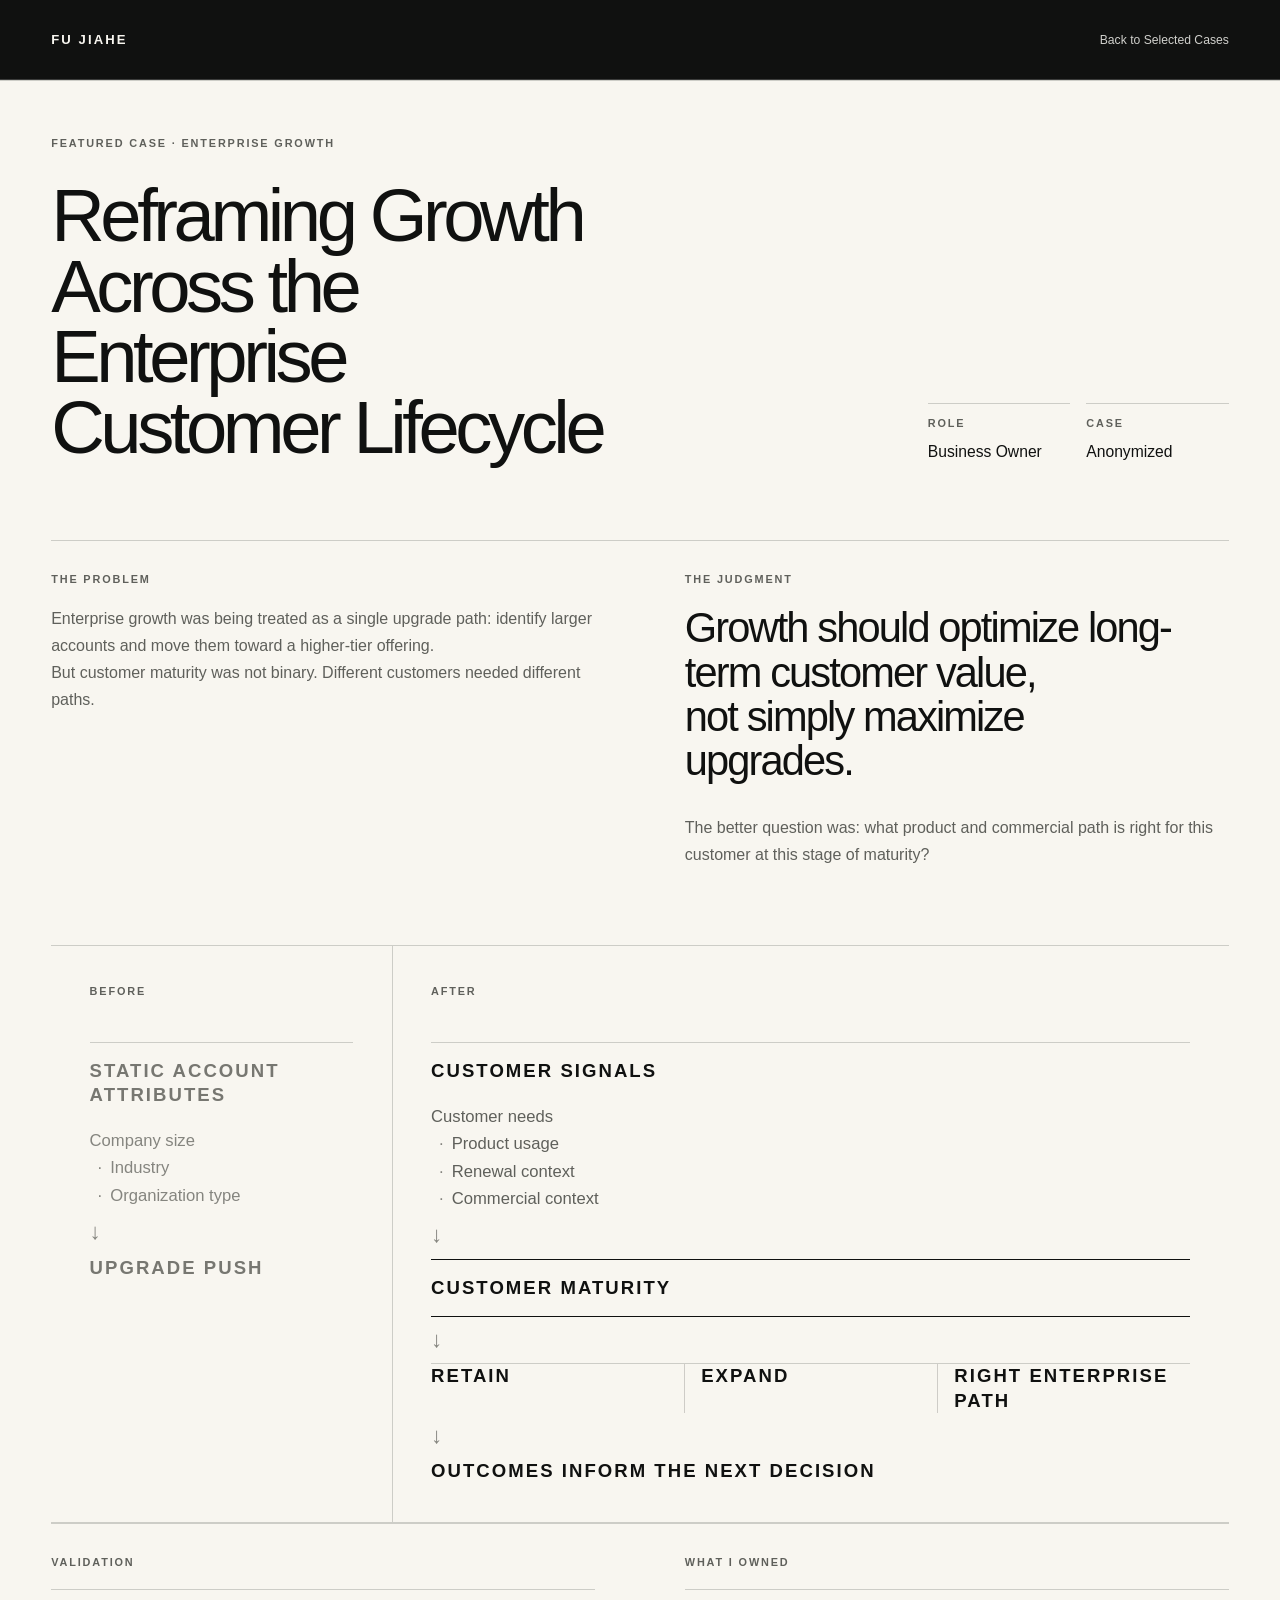
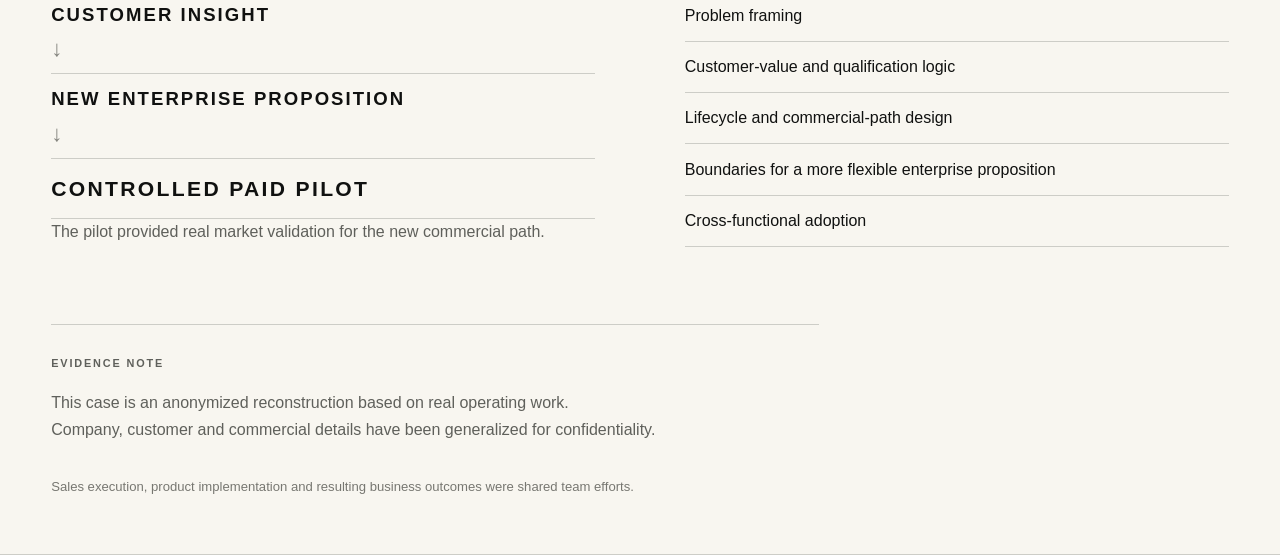
==== cases/enterprise-growth/index.html @ 756ed837 "Add enterprise growth proof layer" ====
<!doctype html>
<html lang="en">
<head>
  <meta charset="utf-8">
  <meta name="viewport" content="width=device-width, initial-scale=1">
  <title>Reframing Enterprise Customer Growth — Fu Jiahe</title>
  <meta name="description" content="An anonymized case detail on reframing enterprise customer growth around customer maturity, differentiated paths and a controlled paid pilot.">
  <link rel="canonical" href="https://fujiahe.me/cases/enterprise-growth/">
  <link rel="icon" href="../../favicon.svg" type="image/svg+xml">
  <meta property="og:type" content="article">
  <meta property="og:site_name" content="FU JIAHE">
  <meta property="og:locale" content="en_US">
  <meta property="og:url" content="https://fujiahe.me/cases/enterprise-growth/">
  <meta property="og:title" content="Reframing Enterprise Customer Growth — Fu Jiahe">
  <meta property="og:description" content="An anonymized case detail on reframing enterprise customer growth around customer maturity, differentiated paths and a controlled paid pilot.">
  <meta property="og:image" content="https://fujiahe.me/og-cover.jpg">
  <meta property="og:image:alt" content="FU JIAHE — Building businesses for the AI era.">
  <meta name="twitter:card" content="summary_large_image">
  <meta name="twitter:title" content="Reframing Enterprise Customer Growth — Fu Jiahe">
  <meta name="twitter:description" content="An anonymized case detail on reframing enterprise customer growth around customer maturity, differentiated paths and a controlled paid pilot.">
  <meta name="twitter:image" content="https://fujiahe.me/og-cover.jpg">
  <meta name="twitter:image:alt" content="FU JIAHE — Building businesses for the AI era.">
  <link rel="stylesheet" href="../../styles.css">
</head>
<body class="case-detail-body">
  <a class="skip-link" href="#main">Skip to main content</a>

  <header class="masthead detail-masthead">
    <div class="shell masthead-inner">
      <a class="wordmark" href="/">FU JIAHE</a>
      <a class="detail-back" href="/#cases">Back to Selected Cases</a>
    </div>
  </header>

  <main id="main">
    <section class="featured-case section-pad case-detail" id="case-detail" aria-labelledby="case-detail-title">
      <div class="shell">
        <header class="featured-case-header">
          <div>
            <p class="section-marker">FEATURED CASE · ENTERPRISE GROWTH</p>
            <h1 id="case-detail-title">Reframing Growth Across the Enterprise Customer Lifecycle</h1>
          </div>
          <dl class="featured-case-meta">
            <div>
              <dt>Role</dt>
              <dd>Business Owner</dd>
            </div>
            <div>
              <dt>Case</dt>
              <dd>Anonymized</dd>
            </div>
          </dl>
        </header>

        <div class="featured-case-narrative">
          <article class="featured-case-block">
            <p class="featured-case-label">THE PROBLEM</p>
            <p>Enterprise growth was being treated as a single upgrade path: identify larger accounts and move them toward a higher-tier offering.</p>
            <p>But customer maturity was not binary. Different customers needed different paths.</p>
          </article>
          <article class="featured-case-block featured-case-judgment">
            <p class="featured-case-label">THE JUDGMENT</p>
            <p class="featured-case-judgment-statement">Growth should optimize long-term customer value,<br>not simply maximize upgrades.</p>
            <p class="featured-case-support">The better question was: what product and commercial path is right for this customer at this stage of maturity?</p>
          </article>
        </div>

        <div class="operating-model" aria-label="Anonymized before and after enterprise growth operating model">
          <div class="model-panel model-before">
            <p class="model-label">BEFORE</p>
            <div class="model-step">
              <h3>STATIC ACCOUNT ATTRIBUTES</h3>
              <ul>
                <li>Company size</li>
                <li>Industry</li>
                <li>Organization type</li>
              </ul>
            </div>
            <p class="model-arrow" aria-hidden="true">↓</p>
            <p class="model-outcome">UPGRADE PUSH</p>
          </div>
          <div class="model-panel model-after">
            <p class="model-label">AFTER</p>
            <div class="model-step">
              <h3>CUSTOMER SIGNALS</h3>
              <ul>
                <li>Customer needs</li>
                <li>Product usage</li>
                <li>Renewal context</li>
                <li>Commercial context</li>
              </ul>
            </div>
            <p class="model-arrow" aria-hidden="true">↓</p>
            <div class="model-step model-maturity">
              <h3>CUSTOMER MATURITY</h3>
            </div>
            <p class="model-arrow" aria-hidden="true">↓</p>
            <ol class="model-paths">
              <li>RETAIN</li>
              <li>EXPAND</li>
              <li>RIGHT ENTERPRISE PATH</li>
            </ol>
            <p class="model-arrow" aria-hidden="true">↓</p>
            <p class="model-final">OUTCOMES INFORM THE NEXT DECISION</p>
          </div>
        </div>

        <div class="featured-case-evidence case-detail-evidence">
          <article class="featured-case-block featured-case-validation">
            <p class="featured-case-label">VALIDATION</p>
            <ol class="validation-chain" aria-label="Validation evidence chain">
              <li>CUSTOMER INSIGHT</li>
              <li>NEW ENTERPRISE PROPOSITION</li>
              <li>CONTROLLED PAID PILOT</li>
            </ol>
            <p class="validation-support">The pilot provided real market validation for the new commercial path.</p>
          </article>
          <article class="featured-case-block featured-case-ownership">
            <p class="featured-case-label">WHAT I OWNED</p>
            <ul class="featured-case-list">
              <li>Problem framing</li>
              <li>Customer-value and qualification logic</li>
              <li>Lifecycle and commercial-path design</li>
              <li>Boundaries for a more flexible enterprise proposition</li>
              <li>Cross-functional adoption</li>
            </ul>
          </article>
        </div>

        <aside class="case-detail-note">
          <p class="featured-case-label">EVIDENCE NOTE</p>
          <p>This case is an anonymized reconstruction based on real operating work.</p>
          <p>Company, customer and commercial details have been generalized for confidentiality.</p>
          <p class="featured-case-boundary">Sales execution, product implementation and resulting business outcomes were shared team efforts.</p>
        </aside>
      </div>
    </section>
  </main>
</body>
</html>
---- styles.css ----
:root {
  --ink: #101110;
  --ink-soft: #292a28;
  --ivory: #f8f6f0;
  --paper: #efebe3;
  --stone: #d8d4cc;
  --muted-dark: #5f605b;
  --muted-light: #a8a9a5;
  --line-dark: rgba(255, 255, 255, 0.18);
  --line-light: rgba(16, 17, 16, 0.18);
  --max: 86rem;
  --pad: clamp(1.25rem, 4vw, 4.75rem);
}

* {
  box-sizing: border-box;
}

html {
  scroll-behavior: smooth;
  background: var(--ink);
}

body {
  margin: 0;
  overflow-x: clip;
  color: var(--ink);
  background: var(--ivory);
  font-family: -apple-system, BlinkMacSystemFont, "Segoe UI", Helvetica, Arial, sans-serif;
  -webkit-font-smoothing: antialiased;
}

a {
  color: inherit;
}

img {
  display: block;
  max-width: 100%;
}

figure {
  margin: 0;
}

a:focus-visible {
  outline: 3px solid var(--ivory);
  outline-offset: 3px;
  box-shadow: 0 0 0 6px var(--ink);
}

.skip-link {
  position: fixed;
  z-index: 30;
  top: 0.75rem;
  left: 0.75rem;
  padding: 0.75rem 1rem;
  color: var(--ink);
  background: var(--ivory);
  transform: translateY(-150%);
  transition: transform 160ms ease;
}

.skip-link:focus {
  transform: translateY(0);
}

.shell {
  width: min(100%, var(--max));
  margin-inline: auto;
  padding-inline: var(--pad);
}

.masthead,
.hero,
.transformation,
footer {
  color: var(--ivory);
  background: var(--ink);
}

.masthead-inner {
  min-height: 5rem;
  display: flex;
  align-items: center;
  justify-content: space-between;
  gap: 2rem;
  border-bottom: 1px solid var(--line-dark);
}

.wordmark {
  color: inherit;
  text-decoration: none;
  font-size: 0.82rem;
  font-weight: 700;
  letter-spacing: 0.16em;
}

nav ul {
  display: flex;
  align-items: center;
  gap: clamp(0.35rem, 2vw, 2rem);
  margin: 0;
  padding: 0;
  list-style: none;
}

nav a {
  min-height: 2.75rem;
  display: inline-flex;
  align-items: center;
  padding-inline: 0.2rem;
  color: #d0d0cc;
  text-decoration: none;
  font-size: 0.76rem;
}

nav a:hover {
  color: var(--ivory);
}

section {
  scroll-margin-top: 1rem;
}

.hero-grid {
  min-height: calc(100svh - 5rem);
  display: grid;
  grid-template-columns: minmax(0, 1.05fr) minmax(22rem, 0.95fr);
  align-items: stretch;
  gap: clamp(2rem, 5vw, 6rem);
}

.hero-copy {
  position: relative;
  z-index: 1;
  align-self: center;
  padding-block: clamp(5rem, 10vw, 9rem);
}

.section-marker {
  margin: 0;
  color: var(--muted-dark);
  font-size: 0.68rem;
  font-weight: 700;
  letter-spacing: 0.17em;
  text-transform: uppercase;
}

.hero .section-marker,
.transformation .section-marker,
footer .section-marker {
  color: var(--muted-light);
}

h1 {
  margin: 2.2rem 0 clamp(2.3rem, 4vw, 3.6rem);
  color: var(--ivory);
  font-size: clamp(4.25rem, 8.6vw, 8.2rem);
  font-weight: 580;
  line-height: 0.84;
  letter-spacing: -0.075em;
  white-space: nowrap;
}

.hero-kicker {
  max-width: 15ch;
  margin: 0;
  font-size: clamp(2.35rem, 3.5vw, 3.65rem);
  font-weight: 430;
  line-height: 1.02;
  letter-spacing: -0.045em;
}

.territory {
  margin: 2.1rem 0 0;
  color: #d0d0cc;
  font-size: clamp(0.9rem, 1.25vw, 1.08rem);
  line-height: 1.6;
}

.hero-explanation {
  max-width: 39rem;
  margin: 2.25rem 0 0;
  padding-top: 1.8rem;
  border-top: 1px solid var(--line-dark);
  color: var(--muted-light);
  font-size: clamp(1rem, 1.45vw, 1.3rem);
  line-height: 1.55;
}

.portrait-wrap {
  min-height: 42rem;
  align-self: stretch;
  overflow: hidden;
  background: #252627;
}

.portrait-wrap img {
  width: 100%;
  height: 100%;
  object-fit: cover;
  object-position: 50% 18%;
  filter: saturate(0.82) contrast(1.03);
  transform: scale(1.025);
}

.section-pad {
  padding-block: clamp(5.5rem, 10vw, 10rem);
}

.thesis {
  background: var(--ivory);
  border-bottom: 1px solid var(--line-light);
}

.thesis h2 {
  max-width: 10.5ch;
  margin: clamp(2.5rem, 5vw, 5rem) 0 0;
  font-size: clamp(4rem, 8.4vw, 8.8rem);
  font-weight: 520;
  line-height: 0.91;
  letter-spacing: -0.065em;
}

.thesis h2 span {
  color: #777771;
}

.thesis-support {
  display: grid;
  grid-template-columns: minmax(0, 1fr) minmax(20rem, 0.72fr);
  gap: 3rem;
  margin-top: clamp(4rem, 8vw, 8rem);
  padding-top: 2rem;
  border-top: 1px solid var(--line-light);
}

.thesis-support p {
  grid-column: 2;
  margin: 0;
  color: var(--muted-dark);
  font-size: clamp(1.1rem, 1.7vw, 1.55rem);
  line-height: 1.55;
}

.cases {
  background: var(--paper);
}

.section-heading {
  display: grid;
  grid-template-columns: minmax(0, 0.62fr) minmax(18rem, 1.38fr);
  gap: clamp(2rem, 8vw, 8rem);
  align-items: end;
  margin-bottom: clamp(3.5rem, 7vw, 6.5rem);
}

.section-heading h2 {
  max-width: 13ch;
  margin: 0;
  font-size: clamp(3rem, 5.5vw, 5.8rem);
  font-weight: 510;
  line-height: 0.96;
  letter-spacing: -0.055em;
}

.case-list {
  margin: 0;
  padding: 0;
  border-top: 1px solid var(--line-light);
  list-style: none;
}

.case-item {
  display: grid;
  grid-template-columns: 5.5rem minmax(15rem, 0.82fr) minmax(18rem, 1.18fr);
  gap: clamp(1rem, 4vw, 4.5rem);
  align-items: start;
  padding-block: clamp(2.4rem, 4.2vw, 3.9rem);
  border-bottom: 1px solid var(--line-light);
}

.case-number {
  color: #343531;
  font-size: clamp(2.6rem, 4vw, 4.6rem);
  font-weight: 340;
  line-height: 0.9;
  letter-spacing: -0.06em;
  font-variant-numeric: tabular-nums;
}

.case-item h3 {
  margin: 0;
  font-size: clamp(1.55rem, 2.4vw, 2.5rem);
  font-weight: 520;
  line-height: 1.08;
  letter-spacing: -0.035em;
}

.case-category {
  display: block;
  margin-bottom: 1rem;
  color: var(--muted-dark);
  font-size: 0.68rem;
  font-weight: 700;
  line-height: 1.2;
  letter-spacing: 0.17em;
  text-transform: uppercase;
}

.case-item p {
  max-width: 43rem;
  margin: 0;
  color: var(--muted-dark);
  font-size: clamp(1rem, 1.25vw, 1.16rem);
  line-height: 1.68;
}

.featured-teaser {
  background: var(--ivory);
  border-block: 1px solid var(--line-light);
  padding-block: clamp(3rem, 3.5vw, 4rem);
}

.teaser-header {
  display: grid;
  grid-template-columns: minmax(0, 1.1fr) minmax(15rem, 0.5fr);
  gap: clamp(2rem, 8vw, 8rem);
  align-items: end;
  margin-bottom: clamp(2.5rem, 4vw, 4rem);
}

.teaser-header h2 {
  max-width: 14ch;
  margin: 1.6rem 0 0;
  font-size: clamp(3.1rem, 5.8vw, 6rem);
  font-weight: 500;
  line-height: 0.95;
  letter-spacing: -0.06em;
}

.teaser-meta {
  max-width: 18rem;
  margin: 0;
  padding-top: 0.85rem;
  border-top: 1px solid var(--line-light);
  font-size: 0.98rem;
  line-height: 1.4;
}

.teaser-judgment {
  display: grid;
  grid-template-columns: minmax(0, 0.55fr) minmax(0, 1.45fr);
  gap: clamp(2rem, 7vw, 7rem);
  align-items: start;
  padding-block: 1.5rem 2rem;
  border-top: 1px solid var(--line-light);
}

.teaser-label {
  margin: 0;
  color: var(--muted-dark);
  font-size: 0.68rem;
  font-weight: 700;
  letter-spacing: 0.17em;
  text-transform: uppercase;
}

.teaser-judgment-statement {
  max-width: 26ch;
  margin: 0;
  font-size: clamp(1.7rem, 2.65vw, 2.75rem);
  font-weight: 470;
  line-height: 1.04;
  letter-spacing: -0.045em;
}

.teaser-model {
  display: grid;
  grid-template-columns: minmax(12rem, 0.58fr) minmax(0, 1.42fr);
  border-block: 1px solid var(--line-light);
}

.teaser-model-block {
  min-width: 0;
  padding: clamp(1.25rem, 2vw, 2.25rem) clamp(1.25rem, 2.5vw, 2.5rem);
}

.teaser-before {
  border-right: 1px solid var(--line-light);
  color: #777771;
}

.teaser-before h3,
.teaser-before .teaser-outcome {
  color: #777771;
}

.teaser-after h3,
.teaser-after .teaser-maturity,
.teaser-after .teaser-paths {
  color: var(--ink);
}

.teaser-model-block h3,
.teaser-outcome,
.teaser-maturity,
.teaser-paths {
  margin: 1.4rem 0 0;
  font-size: clamp(0.9rem, 1.35vw, 1.2rem);
  font-weight: 700;
  line-height: 1.3;
  letter-spacing: 0.11em;
  text-transform: uppercase;
}

.teaser-signals {
  margin: 0.8rem 0 0;
  color: var(--muted-dark);
  font-size: clamp(0.95rem, 1.2vw, 1.08rem);
  line-height: 1.5;
}

.teaser-arrow {
  margin: 1rem 0 0;
  color: #85857f;
  font-size: 1.3rem;
  line-height: 1;
}

.teaser-maturity {
  padding-block: 0.8rem;
  border-block: 1px solid var(--ink);
}

.teaser-paths {
  margin-top: 0.8rem;
}

.teaser-validation {
  display: grid;
  grid-template-columns: minmax(12rem, 0.58fr) minmax(0, 1.42fr);
  gap: clamp(2rem, 7vw, 7rem);
  align-items: center;
  padding-top: 1.5rem;
}

.teaser-chain {
  display: grid;
  grid-template-columns: repeat(3, minmax(0, 1fr));
  margin: 0;
  padding: 0;
  border-block: 1px solid var(--line-light);
  list-style: none;
}

.teaser-chain li {
  position: relative;
  min-width: 0;
  padding: 0.9rem 1rem;
  color: var(--ink);
  font-size: clamp(0.86rem, 1.15vw, 1rem);
  font-weight: 700;
  line-height: 1.3;
  letter-spacing: 0.1em;
  text-transform: uppercase;
}

.teaser-chain li + li {
  border-left: 1px solid var(--line-light);
}

.teaser-chain li:not(:last-child)::after {
  content: "→";
  position: absolute;
  z-index: 1;
  top: 50%;
  right: 0.35rem;
  color: #85857f;
  background: var(--ivory);
  font-size: 1.1rem;
  font-weight: 400;
  letter-spacing: 0;
  line-height: 1;
  transform: translateY(-50%);
}

.teaser-cta {
  display: inline-flex;
  gap: 0.55rem;
  margin-top: 1.5rem;
  padding-bottom: 0.25rem;
  border-bottom: 1px solid currentColor;
  font-size: 0.9rem;
  font-weight: 700;
  letter-spacing: 0.08em;
  text-decoration: none;
  text-transform: uppercase;
}

.detail-back {
  color: #d0d0cc;
  font-size: 0.76rem;
  text-decoration: none;
}

.detail-back:hover {
  color: var(--ivory);
}

.case-detail h1 {
  max-width: 14ch;
  margin: 2rem 0 0;
  color: var(--ink);
  font-size: clamp(3.1rem, 5.8vw, 6rem);
  font-weight: 500;
  line-height: 0.95;
  letter-spacing: -0.06em;
  white-space: normal;
}

.case-detail-note {
  max-width: 48rem;
  margin-top: clamp(3rem, 6vw, 5.5rem);
  padding-top: 2rem;
  border-top: 1px solid var(--line-light);
}

.case-detail-note > p:not(.featured-case-label):not(.featured-case-boundary) {
  max-width: 42rem;
  margin: 0;
  color: var(--muted-dark);
  font-size: clamp(1rem, 1.25vw, 1.16rem);
  line-height: 1.68;
}

.case-detail-note > p + p:not(.featured-case-boundary) {
  margin-top: 1rem;
}

.case-detail-note .featured-case-boundary {
  max-width: 42rem;
  margin-top: 2rem;
}

.featured-case {
  background: var(--ivory);
  border-block: 1px solid var(--line-light);
  padding-block: clamp(3.5rem, 4.25vw, 5.5rem);
}

.featured-case-header {
  display: grid;
  grid-template-columns: minmax(0, 1.08fr) minmax(15rem, 0.42fr);
  gap: clamp(2rem, 8vw, 8rem);
  align-items: end;
  margin-bottom: clamp(3.5rem, 6vw, 5.5rem);
}

.featured-case-header h2 {
  max-width: 14ch;
  margin: 2rem 0 0;
  font-size: clamp(3.1rem, 5.8vw, 6rem);
  font-weight: 500;
  line-height: 0.95;
  letter-spacing: -0.06em;
}

.featured-case-meta {
  display: grid;
  grid-template-columns: repeat(2, minmax(0, 1fr));
  gap: 1rem;
  margin: 0;
}

.featured-case-meta > div {
  padding-top: 0.85rem;
  border-top: 1px solid var(--line-light);
}

.featured-case-meta dt,
.featured-case-meta dd {
  margin: 0;
}

.featured-case-meta dt,
.featured-case-label,
.model-label {
  color: var(--muted-dark);
  font-size: 0.68rem;
  font-weight: 700;
  letter-spacing: 0.17em;
  text-transform: uppercase;
}

.featured-case-meta dd {
  margin-top: 0.75rem;
  font-size: 0.98rem;
  line-height: 1.4;
}

.featured-case-narrative,
.featured-case-evidence {
  display: grid;
  grid-template-columns: minmax(0, 1fr) minmax(0, 1fr);
  gap: clamp(2rem, 7vw, 7rem);
}

.featured-case-narrative {
  padding-block: 2rem clamp(3.5rem, 6vw, 5.5rem);
  border-top: 1px solid var(--line-light);
}

.featured-case-block {
  min-width: 0;
}

.featured-case-label {
  margin: 0 0 1.35rem;
}

.featured-case-block > p:not(.featured-case-label):not(.featured-case-judgment-statement):not(.featured-case-support):not(.featured-case-boundary),
.featured-case-support,
.featured-case-boundary {
  max-width: 38rem;
  margin: 0;
  color: var(--muted-dark);
  font-size: clamp(1rem, 1.25vw, 1.16rem);
  line-height: 1.68;
}

.featured-case-block > p + p:not(.featured-case-support):not(.featured-case-boundary) {
  margin-top: 1.3rem;
}

.featured-case-judgment-statement {
  max-width: 22ch;
  margin: 0;
  font-size: clamp(1.9rem, 3.25vw, 3.25rem);
  font-weight: 470;
  line-height: 1.06;
  letter-spacing: -0.045em;
}

.featured-case-support {
  margin-top: 2rem;
}

.operating-model {
  display: grid;
  grid-template-columns: minmax(0, 0.58fr) minmax(0, 1.42fr);
  border-block: 1px solid var(--line-light);
}

.model-panel {
  min-width: 0;
  padding: clamp(2rem, 3vw, 3rem) clamp(1.5rem, 3vw, 3rem);
}

.model-before {
  border-right: 1px solid var(--line-light);
  color: #777771;
}

.model-before .model-step h3,
.model-before .model-outcome {
  color: #777771;
  font-weight: 650;
}

.model-before .model-step ul,
.model-before .model-arrow {
  color: #85857f;
}

.model-after .model-step h3,
.model-after .model-paths,
.model-after .model-final {
  color: var(--ink);
}

.model-label {
  margin: 0 0 clamp(2.25rem, 3.5vw, 3.25rem);
}

.model-step {
  padding-top: 1rem;
  border-top: 1px solid var(--line-light);
}

.model-maturity {
  padding-block: 1rem;
  border-block: 1px solid var(--ink);
}

.model-step h3,
.model-outcome,
.model-final,
.model-paths {
  margin: 0;
  font-size: clamp(0.9rem, 1.45vw, 1.25rem);
  font-weight: 700;
  line-height: 1.3;
  letter-spacing: 0.11em;
  text-transform: uppercase;
}

.model-step ul {
  margin: 1.25rem 0 0;
  padding: 0;
  color: var(--muted-dark);
  font-size: clamp(0.98rem, 1.3vw, 1.15rem);
  line-height: 1.65;
  list-style: none;
}

.model-step li + li::before {
  content: "·";
  margin-inline: 0.5rem;
  color: #85857f;
}

.model-arrow {
  margin: 0.75rem 0;
  color: #85857f;
  font-size: 1.4rem;
  line-height: 1;
}

.model-outcome,
.model-final {
  color: var(--muted-dark);
}

.model-paths {
  display: grid;
  grid-template-columns: repeat(3, minmax(0, 1fr));
  margin: 0;
  padding: 0;
  border-top: 1px solid var(--line-light);
  list-style: none;
}

.model-paths li {
  min-width: 0;
  padding-right: 1rem;
}

.model-paths li + li {
  padding-left: 1rem;
  border-left: 1px solid var(--line-light);
}

.featured-case-disclosure {
  margin: 1.25rem 0 clamp(3.5rem, 6vw, 5.5rem);
  color: var(--muted-dark);
  font-size: 0.78rem;
  line-height: 1.55;
}

.featured-case-evidence {
  padding-top: 2rem;
  border-top: 1px solid var(--line-light);
}

.featured-case-list {
  margin: 0;
  padding: 0;
  border-top: 1px solid var(--line-light);
  list-style: none;
}

.featured-case-list li {
  padding-block: 0.85rem;
  border-bottom: 1px solid var(--line-light);
  font-size: clamp(0.98rem, 1.25vw, 1.12rem);
  line-height: 1.45;
}

.featured-case-boundary {
  margin-top: 2rem;
  color: #777771;
  font-size: 0.82rem;
}

.validation-chain {
  margin: 0;
  padding: 0;
  border-top: 1px solid var(--line-light);
  list-style: none;
}

.validation-chain li {
  padding-block: 0.8rem;
  border-bottom: 1px solid var(--line-light);
  color: var(--ink);
  font-size: clamp(1rem, 1.45vw, 1.25rem);
  font-weight: 700;
  line-height: 1.3;
  letter-spacing: 0.11em;
}

.validation-chain li:not(:last-child)::after {
  content: "↓";
  display: block;
  margin-top: 0.7rem;
  color: #85857f;
  font-size: 1.4rem;
  font-weight: 400;
  letter-spacing: 0;
  line-height: 1;
}

.validation-chain li:last-child {
  padding-block: 1rem;
  font-size: clamp(1.05rem, 1.65vw, 1.45rem);
}

.validation-support {
  max-width: 38rem;
  margin: 1.75rem 0 0;
  color: var(--muted-dark);
  font-size: clamp(1rem, 1.25vw, 1.16rem);
  line-height: 1.68;
}

.transformation-grid {
  display: grid;
  grid-template-columns: minmax(0, 1.28fr) minmax(18rem, 0.72fr);
  gap: clamp(4rem, 10vw, 10rem);
  align-items: end;
}

.transformation h2 {
  max-width: 11.5ch;
  margin: 2rem 0 0;
  font-size: clamp(3.5rem, 7.2vw, 7.5rem);
  font-weight: 470;
  line-height: 0.94;
  letter-spacing: -0.065em;
}

.system-stack {
  margin: 0;
  padding: 0 0 0 clamp(1.75rem, 4vw, 4rem);
  border-left: 1px solid var(--line-dark);
  list-style: none;
}

.system-stack li {
  color: #d5d5d1;
  font-size: clamp(0.95rem, 1.35vw, 1.18rem);
  font-weight: 650;
  letter-spacing: 0.13em;
  text-transform: uppercase;
}

.system-stack li:not(:last-child)::after {
  content: "↓";
  display: block;
  margin-block: 0.6rem;
  color: #787975;
  font-weight: 400;
}

.transformation-support {
  max-width: 36rem;
  margin: 5rem 0 0;
  color: var(--muted-light);
  font-size: 1rem;
  line-height: 1.6;
}

.perspectives {
  background: var(--ivory);
}

.perspective-intro {
  display: grid;
  grid-template-columns: minmax(0, 0.62fr) minmax(18rem, 1.38fr);
  gap: clamp(2rem, 8vw, 8rem);
  align-items: end;
  margin-bottom: clamp(3.5rem, 6vw, 6rem);
}

.perspective-intro h2 {
  margin: 0;
  font-size: clamp(3rem, 5.8vw, 6rem);
  font-weight: 510;
  line-height: 0.96;
  letter-spacing: -0.055em;
}

.perspective-intro p {
  max-width: 28rem;
  margin: 0;
  color: var(--muted-dark);
  font-size: 0.98rem;
  line-height: 1.65;
}

.perspective-list {
  margin: 0;
  padding: 0;
  border-top: 1px solid var(--line-light);
  list-style: none;
}

.perspective-list li {
  display: grid;
  grid-template-columns: 5.5rem minmax(0, 1fr);
  gap: clamp(1.5rem, 5vw, 5.5rem);
  align-items: start;
  padding-block: clamp(2.5rem, 5vw, 4.5rem);
  border-bottom: 1px solid var(--line-light);
}

.perspective-number {
  padding-top: 0.75rem;
  color: #85857f;
  font-size: 0.72rem;
  font-weight: 700;
  letter-spacing: 0.14em;
}

.perspective-list p {
  max-width: 29ch;
  margin: 0;
  font-size: clamp(2rem, 4vw, 4.25rem);
  font-weight: 470;
  line-height: 1.06;
  letter-spacing: -0.05em;
}

.about {
  background: var(--paper);
  border-top: 1px solid var(--line-light);
}

.about-grid {
  display: grid;
  grid-template-columns: minmax(0, 0.9fr) minmax(20rem, 1.1fr);
  gap: clamp(3rem, 10vw, 11rem);
  align-items: start;
}

.about h2 {
  max-width: 11ch;
  margin: 2.1rem 0 0;
  font-size: clamp(3rem, 5.9vw, 6.2rem);
  font-weight: 500;
  line-height: 0.96;
  letter-spacing: -0.055em;
}

.about-copy {
  padding-top: 3rem;
  color: #4e4f4a;
  font-size: clamp(1rem, 1.35vw, 1.22rem);
  line-height: 1.75;
}

.about-copy p {
  margin: 0 0 1.3rem;
}

.beyond {
  background: var(--ivory);
}

.beyond-grid {
  display: grid;
  grid-template-columns: minmax(14rem, 0.62fr) minmax(0, 1.38fr);
  gap: clamp(2rem, 8vw, 8rem);
  align-items: start;
}

.beyond h2 {
  margin: 2rem 0 0;
  font-size: clamp(3rem, 5.6vw, 5.8rem);
  font-weight: 500;
  line-height: 0.96;
  letter-spacing: -0.055em;
}

.beyond-copy {
  max-width: 28ch;
  margin: 2rem 0 0;
  color: #4d4e49;
  font-size: clamp(1.8rem, 3.7vw, 3.75rem);
  line-height: 1.08;
  letter-spacing: -0.04em;
}

.contact-grid {
  display: grid;
  grid-template-columns: 1.2fr 1fr 1fr;
  gap: clamp(2rem, 5vw, 5rem);
  align-items: end;
  padding-block: clamp(5rem, 8vw, 8rem);
}

.contact-grid h2 {
  margin: 1.4rem 0 0;
  font-size: clamp(3rem, 5.5vw, 5.7rem);
  font-weight: 490;
  line-height: 0.96;
  letter-spacing: -0.055em;
}

.contact-item {
  padding-top: 1rem;
  border-top: 1px solid var(--line-dark);
}

.contact-item span {
  display: block;
  margin-bottom: 0.65rem;
  color: var(--muted-light);
  font-size: 0.67rem;
  font-weight: 700;
  letter-spacing: 0.16em;
  text-transform: uppercase;
}

.contact-item p {
  margin: 0;
  font-size: clamp(1.05rem, 1.8vw, 1.5rem);
  line-height: 1.4;
}

.legal {
  padding-block: 1.25rem;
  border-top: 1px solid var(--line-dark);
  color: #858682;
  font-size: 0.7rem;
}

@media (prefers-reduced-motion: no-preference) {
  .hero-copy > *,
  .portrait-wrap {
    animation: reveal 680ms both cubic-bezier(0.2, 0.68, 0.2, 1);
  }

  .hero-copy > :nth-child(2) {
    animation-delay: 70ms;
  }

  .hero-copy > :nth-child(3) {
    animation-delay: 130ms;
  }

  .hero-copy > :nth-child(4) {
    animation-delay: 190ms;
  }

  .hero-copy > :nth-child(5) {
    animation-delay: 250ms;
  }

  .portrait-wrap {
    animation-delay: 110ms;
  }
}

@keyframes reveal {
  from {
    opacity: 0;
    transform: translateY(0.9rem);
  }

  to {
    opacity: 1;
    transform: translateY(0);
  }
}

@media (max-width: 900px) {
  .hero-grid {
    min-height: auto;
    grid-template-columns: 1fr;
    gap: 0;
  }

  .hero-copy {
    padding-block: 5rem 4rem;
  }

  .portrait-wrap {
    min-height: 35rem;
    margin-inline: calc(var(--pad) * -1);
  }

  .thesis-support {
    grid-template-columns: 1fr;
  }

  .thesis-support p {
    grid-column: auto;
    max-width: 38rem;
  }

  .section-heading,
  .perspective-intro,
  .about-grid,
  .beyond-grid,
  .transformation-grid {
    grid-template-columns: 1fr;
  }

  .featured-case-header {
    grid-template-columns: 1fr;
    gap: 2rem;
  }

  .featured-case-meta {
    max-width: 28rem;
  }

  .case-item {
    grid-template-columns: 5rem 1fr;
  }

  .case-item p {
    grid-column: 2;
  }

  .transformation-grid {
    gap: 4.5rem;
  }

  .about-copy {
    padding-top: 0;
  }

  .contact-grid {
    grid-template-columns: 1fr 1fr;
  }

  .contact-grid > :first-child {
    grid-column: 1 / -1;
  }
}

@media (max-width: 620px) {
  .masthead-inner {
    display: block;
    padding-block: 0.75rem;
  }

  .wordmark {
    min-height: 2.75rem;
    display: inline-flex;
    align-items: center;
  }

  nav ul {
    justify-content: space-between;
    gap: 0.1rem;
  }

  nav a {
    padding-inline: 0.1rem;
    font-size: 0.75rem;
  }

  h1 {
    margin-top: 1.8rem;
    font-size: clamp(3.85rem, 17.5vw, 4.3rem);
  }

  .hero-kicker {
    font-size: 2.35rem;
  }

  .portrait-wrap {
    min-height: 29rem;
  }

  .section-pad {
    padding-block: 5rem;
  }

  .thesis h2 {
    font-size: clamp(3.65rem, 16vw, 5rem);
  }

  .thesis-support {
    margin-top: 4rem;
  }

  .section-heading,
  .perspective-intro {
    gap: 1.5rem;
  }

  .featured-case-narrative,
  .featured-case-evidence,
  .operating-model {
    grid-template-columns: 1fr;
  }

  .featured-case-header {
    margin-bottom: 3.5rem;
  }

  .featured-case-header h2 {
    font-size: clamp(3rem, 14vw, 4.4rem);
  }

  .featured-case {
    padding-block: 4rem;
  }

  .featured-case-narrative {
    gap: 3rem;
  }

  .model-before {
    border-right: 0;
    border-bottom: 1px solid var(--line-light);
  }

  .featured-case-validation {
    order: -1;
  }

  .featured-case-ownership {
    order: 0;
  }

  .model-label {
    margin-bottom: 2.5rem;
  }

  .model-paths {
    grid-template-columns: 1fr;
  }

  .model-paths li {
    padding: 0.75rem 0;
  }

  .model-paths li + li {
    padding-left: 0;
    border-top: 1px solid var(--line-light);
    border-left: 0;
  }

  .featured-case-evidence {
    gap: 3rem;
  }

  .case-item {
    grid-template-columns: 1fr;
    gap: 1rem;
  }

  .case-item p {
    grid-column: auto;
  }

  .system-stack {
    padding-left: 1.5rem;
  }

  .perspective-list li {
    grid-template-columns: 2.8rem 1fr;
    gap: 1rem;
  }

  .perspective-list p {
    font-size: 2rem;
  }

  .about h2 {
    font-size: 3.3rem;
  }

  .beyond-copy {
    font-size: 2.2rem;
  }

  .contact-grid {
    grid-template-columns: 1fr;
    gap: 2.5rem;
  }

  .contact-grid > :first-child {
    grid-column: auto;
  }
}

@media (prefers-reduced-motion: reduce) {
  html {
    scroll-behavior: auto;
  }

  *,
  *::before,
  *::after {
    animation: none !important;
    transition: none !important;
  }
}

@media (max-width: 900px) {
  .teaser-header {
    grid-template-columns: 1fr;
    gap: 1.5rem;
  }

  .teaser-meta {
    max-width: 28rem;
  }
}

@media (max-width: 620px) {
  .featured-teaser {
    padding-block: 3.5rem;
  }

  .case-detail h1 {
    font-size: clamp(3rem, 14vw, 4.4rem);
  }

  .teaser-header h2 {
    font-size: clamp(3rem, 14vw, 4.4rem);
  }

  .teaser-judgment,
  .teaser-model,
  .teaser-validation {
    grid-template-columns: 1fr;
  }

  .teaser-judgment {
    gap: 1rem;
  }

  .teaser-model-block {
    padding-block: 1.5rem 2rem;
  }

  .teaser-before {
    border-right: 0;
    border-bottom: 1px solid var(--line-light);
  }

  .teaser-validation {
    gap: 1rem;
  }

  .teaser-chain {
    grid-template-columns: 1fr;
  }

  .teaser-chain li + li {
    border-top: 1px solid var(--line-light);
    border-left: 0;
  }

  .teaser-chain li:not(:last-child)::after {
    top: auto;
    right: auto;
    bottom: -0.7rem;
    left: 1rem;
    content: "↓";
    transform: none;
  }
}
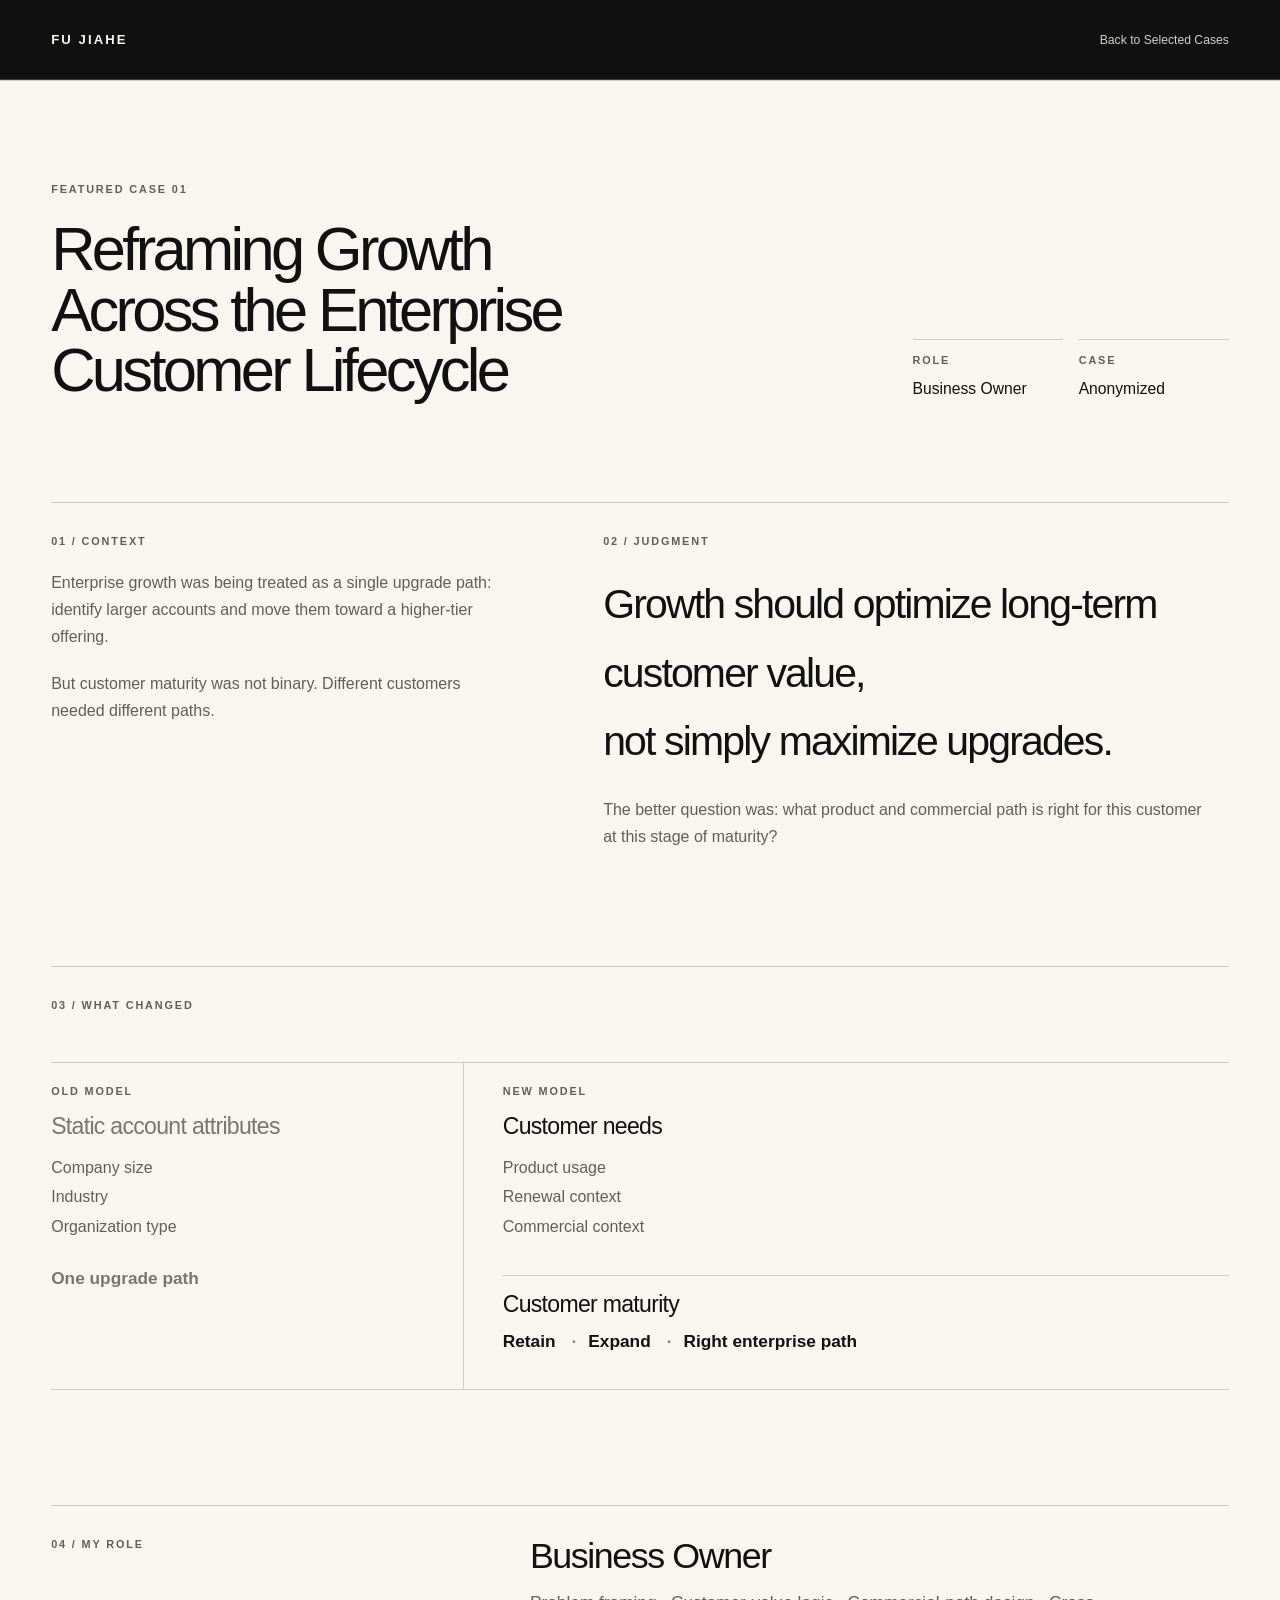
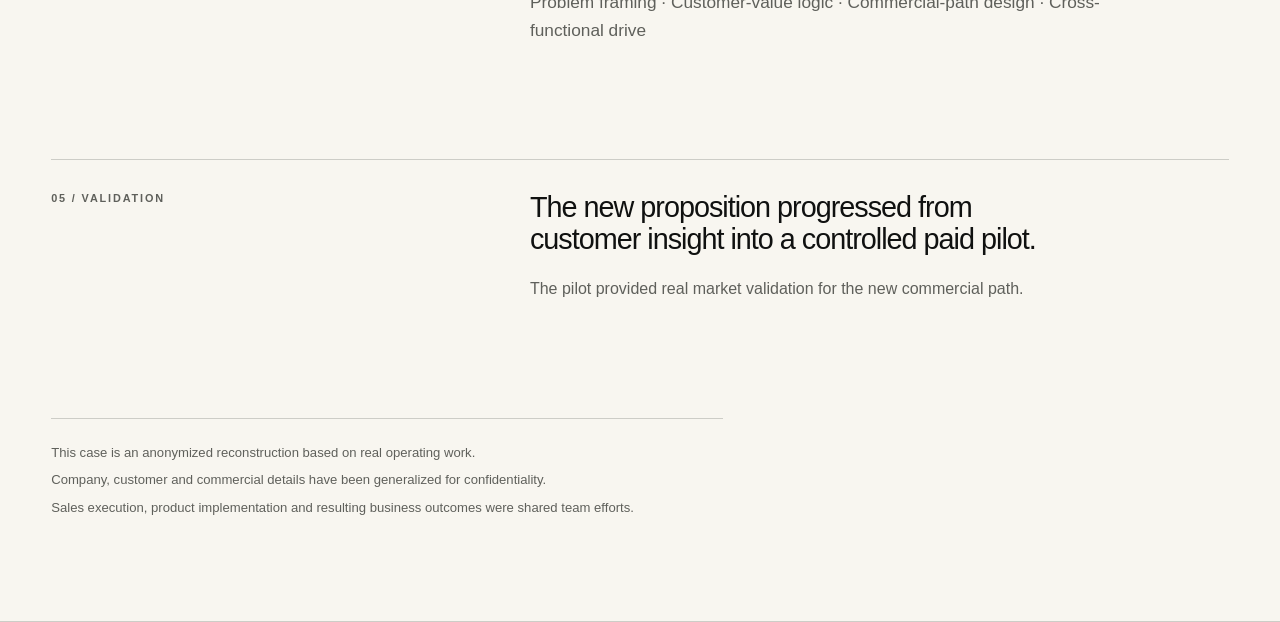
==== commit b7e1c3af: "Refine proof layer editorial direction" ====
--- a/cases/enterprise-growth/index.html
+++ b/cases/enterprise-growth/index.html
@@ -37,7 +37,7 @@
       <div class="shell">
         <header class="featured-case-header">
           <div>
-            <p class="section-marker">FEATURED CASE · ENTERPRISE GROWTH</p>
+            <p class="section-marker">FEATURED CASE 01</p>
             <h1 id="case-detail-title">Reframing Growth Across the Enterprise Customer Lifecycle</h1>
           </div>
           <dl class="featured-case-meta">
@@ -52,86 +52,70 @@
           </dl>
         </header>
 
-        <div class="featured-case-narrative">
-          <article class="featured-case-block">
-            <p class="featured-case-label">THE PROBLEM</p>
+        <div class="case-detail-intro">
+          <article class="case-detail-moment">
+            <p class="case-detail-index">01 / CONTEXT</p>
             <p>Enterprise growth was being treated as a single upgrade path: identify larger accounts and move them toward a higher-tier offering.</p>
             <p>But customer maturity was not binary. Different customers needed different paths.</p>
           </article>
-          <article class="featured-case-block featured-case-judgment">
-            <p class="featured-case-label">THE JUDGMENT</p>
+          <article class="case-detail-moment case-detail-judgment">
+            <p class="case-detail-index">02 / JUDGMENT</p>
             <p class="featured-case-judgment-statement">Growth should optimize long-term customer value,<br>not simply maximize upgrades.</p>
             <p class="featured-case-support">The better question was: what product and commercial path is right for this customer at this stage of maturity?</p>
           </article>
         </div>
 
-        <div class="operating-model" aria-label="Anonymized before and after enterprise growth operating model">
-          <div class="model-panel model-before">
-            <p class="model-label">BEFORE</p>
-            <div class="model-step">
-              <h3>STATIC ACCOUNT ATTRIBUTES</h3>
-              <ul>
+        <section class="case-detail-moment case-detail-change" aria-labelledby="case-change-title">
+          <p class="case-detail-index" id="case-change-title">03 / WHAT CHANGED</p>
+          <div class="operating-model" aria-label="Old and new enterprise growth model">
+            <div class="model-panel model-before">
+              <p class="model-label">OLD MODEL</p>
+              <p class="model-title">Static account attributes</p>
+              <ul class="model-list" role="list">
                 <li>Company size</li>
                 <li>Industry</li>
                 <li>Organization type</li>
               </ul>
+              <p class="model-note">One upgrade path</p>
             </div>
-            <p class="model-arrow" aria-hidden="true">↓</p>
-            <p class="model-outcome">UPGRADE PUSH</p>
-          </div>
-          <div class="model-panel model-after">
-            <p class="model-label">AFTER</p>
-            <div class="model-step">
-              <h3>CUSTOMER SIGNALS</h3>
-              <ul>
-                <li>Customer needs</li>
+            <div class="model-panel model-after">
+              <p class="model-label">NEW MODEL</p>
+              <p class="model-title">Customer needs</p>
+              <ul class="model-list" role="list">
                 <li>Product usage</li>
                 <li>Renewal context</li>
                 <li>Commercial context</li>
               </ul>
+              <p class="model-maturity">Customer maturity</p>
+              <ul class="model-paths" role="list">
+                <li>Retain</li>
+                <li>Expand</li>
+                <li>Right enterprise path</li>
+              </ul>
             </div>
-            <p class="model-arrow" aria-hidden="true">↓</p>
-            <div class="model-step model-maturity">
-              <h3>CUSTOMER MATURITY</h3>
-            </div>
-            <p class="model-arrow" aria-hidden="true">↓</p>
-            <ol class="model-paths">
-              <li>RETAIN</li>
-              <li>EXPAND</li>
-              <li>RIGHT ENTERPRISE PATH</li>
-            </ol>
-            <p class="model-arrow" aria-hidden="true">↓</p>
-            <p class="model-final">OUTCOMES INFORM THE NEXT DECISION</p>
           </div>
-        </div>
+        </section>
 
-        <div class="featured-case-evidence case-detail-evidence">
-          <article class="featured-case-block featured-case-validation">
-            <p class="featured-case-label">VALIDATION</p>
-            <ol class="validation-chain" aria-label="Validation evidence chain">
-              <li>CUSTOMER INSIGHT</li>
-              <li>NEW ENTERPRISE PROPOSITION</li>
-              <li>CONTROLLED PAID PILOT</li>
-            </ol>
-            <p class="validation-support">The pilot provided real market validation for the new commercial path.</p>
-          </article>
-          <article class="featured-case-block featured-case-ownership">
-            <p class="featured-case-label">WHAT I OWNED</p>
-            <ul class="featured-case-list">
-              <li>Problem framing</li>
-              <li>Customer-value and qualification logic</li>
-              <li>Lifecycle and commercial-path design</li>
-              <li>Boundaries for a more flexible enterprise proposition</li>
-              <li>Cross-functional adoption</li>
-            </ul>
-          </article>
-        </div>
+        <section class="case-detail-moment case-detail-role" aria-labelledby="case-role-title">
+          <p class="case-detail-index" id="case-role-title">04 / MY ROLE</p>
+          <div>
+            <p class="case-detail-role-title">Business Owner</p>
+            <p class="case-detail-role-copy">Problem framing · Customer-value logic · Commercial-path design · Cross-functional drive</p>
+          </div>
+        </section>
 
-        <aside class="case-detail-note">
-          <p class="featured-case-label">EVIDENCE NOTE</p>
+        <section class="case-detail-moment case-detail-validation" aria-labelledby="case-validation-title">
+          <p class="case-detail-index" id="case-validation-title">05 / VALIDATION</p>
+          <div>
+            <p class="case-detail-validation-primary">The new proposition progressed from customer insight into a controlled paid pilot.</p>
+            <p class="case-detail-validation-secondary">The pilot provided real market validation for the new commercial path.</p>
+          </div>
+        </section>
+
+        <aside class="case-detail-note" aria-label="Evidence note">
           <p>This case is an anonymized reconstruction based on real operating work.</p>
           <p>Company, customer and commercial details have been generalized for confidentiality.</p>
-          <p class="featured-case-boundary">Sales execution, product implementation and resulting business outcomes were shared team efforts.</p>
+          <p>Sales execution, product implementation and resulting business outcomes were shared team efforts.</p>
         </aside>
       </div>
     </section>
--- a/styles.css
+++ b/styles.css
@@ -320,46 +320,61 @@
 .featured-teaser {
   background: var(--ivory);
   border-block: 1px solid var(--line-light);
-  padding-block: clamp(3rem, 3.5vw, 4rem);
+  padding-block: clamp(3rem, 4vw, 4.25rem);
 }
 
 .teaser-header {
   display: grid;
-  grid-template-columns: minmax(0, 1.1fr) minmax(15rem, 0.5fr);
+  grid-template-columns: minmax(0, 1.25fr) minmax(12rem, 0.45fr);
   gap: clamp(2rem, 8vw, 8rem);
   align-items: end;
-  margin-bottom: clamp(2.5rem, 4vw, 4rem);
+  margin-bottom: clamp(2rem, 3vw, 3.25rem);
 }
 
 .teaser-header h2 {
-  max-width: 14ch;
-  margin: 1.6rem 0 0;
-  font-size: clamp(3.1rem, 5.8vw, 6rem);
-  font-weight: 500;
-  line-height: 0.95;
+  max-width: 17ch;
+  margin: 1.5rem 0 0;
+  font-size: clamp(2.8rem, 4.35vw, 4.6rem);
+  font-weight: 510;
+  line-height: 0.98;
   letter-spacing: -0.06em;
 }
 
 .teaser-meta {
-  max-width: 18rem;
-  margin: 0;
-  padding-top: 0.85rem;
+  max-width: 14rem;
+  margin: 0 0 0.35rem;
+  color: var(--muted-dark);
+  font-size: 0.85rem;
+  line-height: 1.4;
+}
+
+.teaser-judgment {
+  max-width: 28ch;
+  margin: 0 0 clamp(2rem, 3vw, 3.25rem);
+  font-size: clamp(1.65rem, 2.7vw, 2.7rem);
+  font-weight: 470;
+  line-height: 1.05;
+  letter-spacing: -0.045em;
+}
+
+.teaser-comparison {
+  display: grid;
+  grid-template-columns: minmax(0, 0.7fr) minmax(0, 1.3fr);
   border-top: 1px solid var(--line-light);
-  font-size: 0.98rem;
-  line-height: 1.4;
-}
-
-.teaser-judgment {
-  display: grid;
-  grid-template-columns: minmax(0, 0.55fr) minmax(0, 1.45fr);
-  gap: clamp(2rem, 7vw, 7rem);
-  align-items: start;
-  padding-block: 1.5rem 2rem;
-  border-top: 1px solid var(--line-light);
+}
+
+.teaser-comparison-column {
+  min-width: 0;
+  padding-block: 1.35rem 1.5rem;
+}
+
+.teaser-new {
+  padding-left: clamp(1.25rem, 3vw, 3rem);
+  border-left: 1px solid var(--line-light);
 }
 
 .teaser-label {
-  margin: 0;
+  margin: 0 0 1.1rem;
   color: var(--muted-dark);
   font-size: 0.68rem;
   font-weight: 700;
@@ -367,129 +382,66 @@
   text-transform: uppercase;
 }
 
-.teaser-judgment-statement {
-  max-width: 26ch;
-  margin: 0;
-  font-size: clamp(1.7rem, 2.65vw, 2.75rem);
-  font-weight: 470;
-  line-height: 1.04;
-  letter-spacing: -0.045em;
-}
-
-.teaser-model {
-  display: grid;
-  grid-template-columns: minmax(12rem, 0.58fr) minmax(0, 1.42fr);
-  border-block: 1px solid var(--line-light);
-}
-
-.teaser-model-block {
-  min-width: 0;
-  padding: clamp(1.25rem, 2vw, 2.25rem) clamp(1.25rem, 2.5vw, 2.5rem);
-}
-
-.teaser-before {
-  border-right: 1px solid var(--line-light);
+.teaser-model-title,
+.teaser-model-copy,
+.teaser-model-note {
+  margin: 0;
+}
+
+.teaser-model-title {
+  font-size: clamp(1.2rem, 1.8vw, 1.75rem);
+  font-weight: 500;
+  line-height: 1.1;
+  letter-spacing: -0.03em;
+}
+
+.teaser-model-copy {
+  max-width: 35rem;
+  color: var(--muted-dark);
+  font-size: clamp(0.95rem, 1.25vw, 1.12rem);
+  line-height: 1.5;
+}
+
+.teaser-model-note {
+  margin-top: 1.4rem;
+  font-size: clamp(1rem, 1.35vw, 1.25rem);
+  font-weight: 650;
+  line-height: 1.35;
+}
+
+.teaser-old {
   color: #777771;
 }
 
-.teaser-before h3,
-.teaser-before .teaser-outcome {
+.teaser-old .teaser-label,
+.teaser-old .teaser-model-title,
+.teaser-old .teaser-model-note {
   color: #777771;
 }
 
-.teaser-after h3,
-.teaser-after .teaser-maturity,
-.teaser-after .teaser-paths {
+.teaser-new .teaser-model-title {
+  margin-top: 1.35rem;
+  padding-top: 1.1rem;
+  border-top: 1px solid var(--line-light);
   color: var(--ink);
 }
 
-.teaser-model-block h3,
-.teaser-outcome,
-.teaser-maturity,
-.teaser-paths {
-  margin: 1.4rem 0 0;
-  font-size: clamp(0.9rem, 1.35vw, 1.2rem);
-  font-weight: 700;
-  line-height: 1.3;
-  letter-spacing: 0.11em;
-  text-transform: uppercase;
-}
-
-.teaser-signals {
-  margin: 0.8rem 0 0;
-  color: var(--muted-dark);
-  font-size: clamp(0.95rem, 1.2vw, 1.08rem);
+.teaser-new .teaser-model-note {
+  margin-top: 0.6rem;
+  color: var(--ink);
+}
+
+.teaser-proof {
+  margin: clamp(1.75rem, 2.5vw, 2.5rem) 0 0;
+  color: var(--muted-dark);
+  font-size: clamp(1rem, 1.35vw, 1.18rem);
   line-height: 1.5;
-}
-
-.teaser-arrow {
-  margin: 1rem 0 0;
-  color: #85857f;
-  font-size: 1.3rem;
-  line-height: 1;
-}
-
-.teaser-maturity {
-  padding-block: 0.8rem;
-  border-block: 1px solid var(--ink);
-}
-
-.teaser-paths {
-  margin-top: 0.8rem;
-}
-
-.teaser-validation {
-  display: grid;
-  grid-template-columns: minmax(12rem, 0.58fr) minmax(0, 1.42fr);
-  gap: clamp(2rem, 7vw, 7rem);
-  align-items: center;
-  padding-top: 1.5rem;
-}
-
-.teaser-chain {
-  display: grid;
-  grid-template-columns: repeat(3, minmax(0, 1fr));
-  margin: 0;
-  padding: 0;
-  border-block: 1px solid var(--line-light);
-  list-style: none;
-}
-
-.teaser-chain li {
-  position: relative;
-  min-width: 0;
-  padding: 0.9rem 1rem;
-  color: var(--ink);
-  font-size: clamp(0.86rem, 1.15vw, 1rem);
-  font-weight: 700;
-  line-height: 1.3;
-  letter-spacing: 0.1em;
-  text-transform: uppercase;
-}
-
-.teaser-chain li + li {
-  border-left: 1px solid var(--line-light);
-}
-
-.teaser-chain li:not(:last-child)::after {
-  content: "→";
-  position: absolute;
-  z-index: 1;
-  top: 50%;
-  right: 0.35rem;
-  color: #85857f;
-  background: var(--ivory);
-  font-size: 1.1rem;
-  font-weight: 400;
-  letter-spacing: 0;
-  line-height: 1;
-  transform: translateY(-50%);
 }
 
 .teaser-cta {
   display: inline-flex;
   gap: 0.55rem;
-  margin-top: 1.5rem;
+  margin-top: 1.35rem;
   padding-bottom: 0.25rem;
   border-bottom: 1px solid currentColor;
   font-size: 0.9rem;
@@ -510,61 +462,46 @@
 }
 
 .case-detail h1 {
-  max-width: 14ch;
-  margin: 2rem 0 0;
+  max-width: 16ch;
+  margin: 1.5rem 0 0;
   color: var(--ink);
-  font-size: clamp(3.1rem, 5.8vw, 6rem);
+  font-size: clamp(2.8rem, 4.8vw, 5.2rem);
   font-weight: 500;
-  line-height: 0.95;
+  line-height: 0.98;
   letter-spacing: -0.06em;
   white-space: normal;
 }
 
 .case-detail-note {
-  max-width: 48rem;
-  margin-top: clamp(3rem, 6vw, 5.5rem);
-  padding-top: 2rem;
+  max-width: 42rem;
+  margin-top: clamp(5rem, 9vw, 9rem);
+  padding-top: 1.5rem;
   border-top: 1px solid var(--line-light);
-}
-
-.case-detail-note > p:not(.featured-case-label):not(.featured-case-boundary) {
-  max-width: 42rem;
-  margin: 0;
-  color: var(--muted-dark);
-  font-size: clamp(1rem, 1.25vw, 1.16rem);
-  line-height: 1.68;
-}
-
-.case-detail-note > p + p:not(.featured-case-boundary) {
-  margin-top: 1rem;
-}
-
-.case-detail-note .featured-case-boundary {
-  max-width: 42rem;
-  margin-top: 2rem;
+  color: var(--muted-dark);
+  font-size: 0.82rem;
+  line-height: 1.55;
+}
+
+.case-detail-note p {
+  margin: 0;
+}
+
+.case-detail-note p + p {
+  margin-top: 0.45rem;
 }
 
 .featured-case {
   background: var(--ivory);
   border-block: 1px solid var(--line-light);
-  padding-block: clamp(3.5rem, 4.25vw, 5.5rem);
+  padding-block: clamp(4.5rem, 8vw, 8rem);
 }
 
 .featured-case-header {
   display: grid;
-  grid-template-columns: minmax(0, 1.08fr) minmax(15rem, 0.42fr);
+  grid-template-columns: minmax(0, 1.2fr) minmax(13rem, 0.5fr);
   gap: clamp(2rem, 8vw, 8rem);
   align-items: end;
-  margin-bottom: clamp(3.5rem, 6vw, 5.5rem);
-}
-
-.featured-case-header h2 {
-  max-width: 14ch;
-  margin: 2rem 0 0;
-  font-size: clamp(3.1rem, 5.8vw, 6rem);
-  font-weight: 500;
-  line-height: 0.95;
-  letter-spacing: -0.06em;
+  margin-bottom: clamp(4rem, 8vw, 7.5rem);
 }
 
 .featured-case-meta {
@@ -585,8 +522,8 @@
 }
 
 .featured-case-meta dt,
-.featured-case-label,
-.model-label {
+.model-label,
+.case-detail-index {
   color: var(--muted-dark);
   font-size: 0.68rem;
   font-weight: 700;
@@ -600,29 +537,23 @@
   line-height: 1.4;
 }
 
-.featured-case-narrative,
-.featured-case-evidence {
-  display: grid;
-  grid-template-columns: minmax(0, 1fr) minmax(0, 1fr);
+.case-detail-intro {
+  display: grid;
+  grid-template-columns: minmax(0, 0.85fr) minmax(0, 1.15fr);
   gap: clamp(2rem, 7vw, 7rem);
-}
-
-.featured-case-narrative {
-  padding-block: 2rem clamp(3.5rem, 6vw, 5.5rem);
+  padding-top: 2rem;
   border-top: 1px solid var(--line-light);
 }
 
-.featured-case-block {
+.case-detail-moment {
   min-width: 0;
 }
 
-.featured-case-label {
-  margin: 0 0 1.35rem;
-}
-
-.featured-case-block > p:not(.featured-case-label):not(.featured-case-judgment-statement):not(.featured-case-support):not(.featured-case-boundary),
-.featured-case-support,
-.featured-case-boundary {
+.case-detail-index {
+  margin: 0 0 1.4rem;
+}
+
+.case-detail-moment > p:not(.case-detail-index) {
   max-width: 38rem;
   margin: 0;
   color: var(--muted-dark);
@@ -630,14 +561,15 @@
   line-height: 1.68;
 }
 
-.featured-case-block > p + p:not(.featured-case-support):not(.featured-case-boundary) {
+.case-detail-moment > p + p:not(.case-detail-index) {
   margin-top: 1.3rem;
 }
 
 .featured-case-judgment-statement {
-  max-width: 22ch;
-  margin: 0;
-  font-size: clamp(1.9rem, 3.25vw, 3.25rem);
+  max-width: 20ch;
+  margin: 0;
+  color: var(--ink) !important;
+  font-size: clamp(2rem, 3.2vw, 3.2rem) !important;
   font-weight: 470;
   line-height: 1.06;
   letter-spacing: -0.045em;
@@ -647,179 +579,148 @@
   margin-top: 2rem;
 }
 
+.case-detail-change {
+  margin-top: clamp(5rem, 9vw, 9rem);
+  padding-top: 2rem;
+  border-top: 1px solid var(--line-light);
+}
+
 .operating-model {
   display: grid;
-  grid-template-columns: minmax(0, 0.58fr) minmax(0, 1.42fr);
+  grid-template-columns: minmax(0, 0.7fr) minmax(0, 1.3fr);
+  margin-top: clamp(2.25rem, 4vw, 4rem);
   border-block: 1px solid var(--line-light);
 }
 
 .model-panel {
   min-width: 0;
-  padding: clamp(2rem, 3vw, 3rem) clamp(1.5rem, 3vw, 3rem);
+  padding-block: 1.35rem 2.25rem;
 }
 
 .model-before {
-  border-right: 1px solid var(--line-light);
   color: #777771;
 }
 
-.model-before .model-step h3,
-.model-before .model-outcome {
+.model-after {
+  padding-left: clamp(1.25rem, 3vw, 3rem);
+  border-left: 1px solid var(--line-light);
+}
+
+.model-label {
+  margin: 0 0 1.1rem;
+}
+
+.model-title,
+.model-list,
+.model-note,
+.model-maturity,
+.model-paths {
+  margin: 0;
+}
+
+.model-title {
+  color: var(--ink);
+  font-size: clamp(1.2rem, 1.8vw, 1.75rem);
+  font-weight: 500;
+  line-height: 1.1;
+  letter-spacing: -0.03em;
+}
+
+.model-before .model-title {
   color: #777771;
+}
+
+.model-list {
+  padding: 0;
+  margin-top: 1rem;
+  color: var(--muted-dark);
+  font-size: clamp(0.98rem, 1.25vw, 1.12rem);
+  line-height: 1.5;
+  list-style: none;
+}
+
+.model-list li + li {
+  margin-top: 0.35rem;
+}
+
+.model-note {
+  margin-top: 1.75rem;
+  color: #777771;
+  font-size: clamp(1rem, 1.35vw, 1.25rem);
   font-weight: 650;
-}
-
-.model-before .model-step ul,
-.model-before .model-arrow {
-  color: #85857f;
-}
-
-.model-after .model-step h3,
-.model-after .model-paths,
-.model-after .model-final {
-  color: var(--ink);
-}
-
-.model-label {
-  margin: 0 0 clamp(2.25rem, 3.5vw, 3.25rem);
-}
-
-.model-step {
+  line-height: 1.35;
+}
+
+.model-maturity {
+  margin-top: 2.25rem;
   padding-top: 1rem;
   border-top: 1px solid var(--line-light);
-}
-
-.model-maturity {
-  padding-block: 1rem;
-  border-block: 1px solid var(--ink);
-}
-
-.model-step h3,
-.model-outcome,
-.model-final,
+  color: var(--ink);
+  font-size: clamp(1.2rem, 1.8vw, 1.75rem);
+  font-weight: 500;
+  line-height: 1.1;
+  letter-spacing: -0.03em;
+}
+
 .model-paths {
-  margin: 0;
-  font-size: clamp(0.9rem, 1.45vw, 1.25rem);
-  font-weight: 700;
-  line-height: 1.3;
-  letter-spacing: 0.11em;
-  text-transform: uppercase;
-}
-
-.model-step ul {
-  margin: 1.25rem 0 0;
+  display: flex;
+  flex-wrap: wrap;
+  gap: 0.4rem 1rem;
   padding: 0;
-  color: var(--muted-dark);
-  font-size: clamp(0.98rem, 1.3vw, 1.15rem);
-  line-height: 1.65;
+  margin-top: 0.8rem;
+  color: var(--ink);
+  font-size: clamp(1rem, 1.35vw, 1.2rem);
+  font-weight: 650;
+  line-height: 1.35;
   list-style: none;
 }
 
-.model-step li + li::before {
+.model-paths li + li::before {
   content: "·";
-  margin-inline: 0.5rem;
+  margin-right: 0.75rem;
   color: #85857f;
 }
 
-.model-arrow {
-  margin: 0.75rem 0;
-  color: #85857f;
-  font-size: 1.4rem;
-  line-height: 1;
-}
-
-.model-outcome,
-.model-final {
-  color: var(--muted-dark);
-}
-
-.model-paths {
-  display: grid;
-  grid-template-columns: repeat(3, minmax(0, 1fr));
-  margin: 0;
-  padding: 0;
-  border-top: 1px solid var(--line-light);
-  list-style: none;
-}
-
-.model-paths li {
-  min-width: 0;
-  padding-right: 1rem;
-}
-
-.model-paths li + li {
-  padding-left: 1rem;
-  border-left: 1px solid var(--line-light);
-}
-
-.featured-case-disclosure {
-  margin: 1.25rem 0 clamp(3.5rem, 6vw, 5.5rem);
-  color: var(--muted-dark);
-  font-size: 0.78rem;
-  line-height: 1.55;
-}
-
-.featured-case-evidence {
+.case-detail-role,
+.case-detail-validation {
+  display: grid;
+  grid-template-columns: minmax(0, 0.7fr) minmax(0, 1.3fr);
+  gap: clamp(2rem, 8vw, 8rem);
+  margin-top: clamp(5rem, 9vw, 9rem);
   padding-top: 2rem;
   border-top: 1px solid var(--line-light);
 }
 
-.featured-case-list {
-  margin: 0;
-  padding: 0;
-  border-top: 1px solid var(--line-light);
-  list-style: none;
-}
-
-.featured-case-list li {
-  padding-block: 0.85rem;
-  border-bottom: 1px solid var(--line-light);
-  font-size: clamp(0.98rem, 1.25vw, 1.12rem);
-  line-height: 1.45;
-}
-
-.featured-case-boundary {
-  margin-top: 2rem;
-  color: #777771;
-  font-size: 0.82rem;
-}
-
-.validation-chain {
-  margin: 0;
-  padding: 0;
-  border-top: 1px solid var(--line-light);
-  list-style: none;
-}
-
-.validation-chain li {
-  padding-block: 0.8rem;
-  border-bottom: 1px solid var(--line-light);
+.case-detail-role-title {
+  margin: 0;
   color: var(--ink);
-  font-size: clamp(1rem, 1.45vw, 1.25rem);
-  font-weight: 700;
-  line-height: 1.3;
-  letter-spacing: 0.11em;
-}
-
-.validation-chain li:not(:last-child)::after {
-  content: "↓";
-  display: block;
-  margin-top: 0.7rem;
-  color: #85857f;
-  font-size: 1.4rem;
-  font-weight: 400;
-  letter-spacing: 0;
-  line-height: 1;
-}
-
-.validation-chain li:last-child {
-  padding-block: 1rem;
-  font-size: clamp(1.05rem, 1.65vw, 1.45rem);
-}
-
-.validation-support {
+  font-size: clamp(1.8rem, 2.8vw, 2.8rem);
+  font-weight: 500;
+  line-height: 1.05;
+  letter-spacing: -0.04em;
+}
+
+.case-detail-role-copy {
   max-width: 38rem;
-  margin: 1.75rem 0 0;
+  margin: 0.8rem 0 0;
+  color: var(--muted-dark);
+  font-size: clamp(1rem, 1.35vw, 1.18rem);
+  line-height: 1.6;
+}
+
+.case-detail-validation-primary {
+  max-width: 34rem;
+  margin: 0;
+  color: var(--ink);
+  font-size: clamp(1.45rem, 2.25vw, 2.2rem);
+  font-weight: 470;
+  line-height: 1.1;
+  letter-spacing: -0.035em;
+}
+
+.case-detail-validation-secondary {
+  max-width: 38rem;
+  margin: 1.25rem 0 0;
   color: var(--muted-dark);
   font-size: clamp(1rem, 1.25vw, 1.16rem);
   line-height: 1.68;
@@ -1195,63 +1096,6 @@
     gap: 1.5rem;
   }
 
-  .featured-case-narrative,
-  .featured-case-evidence,
-  .operating-model {
-    grid-template-columns: 1fr;
-  }
-
-  .featured-case-header {
-    margin-bottom: 3.5rem;
-  }
-
-  .featured-case-header h2 {
-    font-size: clamp(3rem, 14vw, 4.4rem);
-  }
-
-  .featured-case {
-    padding-block: 4rem;
-  }
-
-  .featured-case-narrative {
-    gap: 3rem;
-  }
-
-  .model-before {
-    border-right: 0;
-    border-bottom: 1px solid var(--line-light);
-  }
-
-  .featured-case-validation {
-    order: -1;
-  }
-
-  .featured-case-ownership {
-    order: 0;
-  }
-
-  .model-label {
-    margin-bottom: 2.5rem;
-  }
-
-  .model-paths {
-    grid-template-columns: 1fr;
-  }
-
-  .model-paths li {
-    padding: 0.75rem 0;
-  }
-
-  .model-paths li + li {
-    padding-left: 0;
-    border-top: 1px solid var(--line-light);
-    border-left: 0;
-  }
-
-  .featured-case-evidence {
-    gap: 3rem;
-  }
-
   .case-item {
     grid-template-columns: 1fr;
     gap: 1rem;
@@ -1318,55 +1162,51 @@
 
 @media (max-width: 620px) {
   .featured-teaser {
-    padding-block: 3.5rem;
-  }
-
+    padding-block: 4rem;
+  }
+
+  .detail-back {
+    display: block;
+    margin-top: 0.35rem;
+  }
+
+  .teaser-header h2,
   .case-detail h1 {
-    font-size: clamp(3rem, 14vw, 4.4rem);
-  }
-
-  .teaser-header h2 {
-    font-size: clamp(3rem, 14vw, 4.4rem);
-  }
-
-  .teaser-judgment,
-  .teaser-model,
-  .teaser-validation {
+    font-size: clamp(2.75rem, 14vw, 4.2rem);
+  }
+
+  .teaser-comparison,
+  .case-detail-intro,
+  .case-detail-role,
+  .case-detail-validation,
+  .operating-model {
     grid-template-columns: 1fr;
   }
 
-  .teaser-judgment {
-    gap: 1rem;
-  }
-
-  .teaser-model-block {
-    padding-block: 1.5rem 2rem;
-  }
-
-  .teaser-before {
-    border-right: 0;
-    border-bottom: 1px solid var(--line-light);
-  }
-
-  .teaser-validation {
-    gap: 1rem;
-  }
-
-  .teaser-chain {
-    grid-template-columns: 1fr;
-  }
-
-  .teaser-chain li + li {
+  .teaser-new,
+  .model-after {
+    padding-left: 0;
     border-top: 1px solid var(--line-light);
     border-left: 0;
   }
 
-  .teaser-chain li:not(:last-child)::after {
-    top: auto;
-    right: auto;
-    bottom: -0.7rem;
-    left: 1rem;
-    content: "↓";
-    transform: none;
-  }
-}
+  .teaser-new {
+    padding-top: 2rem;
+  }
+
+  .case-detail-intro {
+    gap: 3.5rem;
+  }
+
+  .model-after {
+    padding-top: 2.25rem;
+  }
+
+  .model-paths {
+    display: block;
+  }
+
+  .model-paths li + li {
+    margin-top: 0.35rem;
+  }
+}
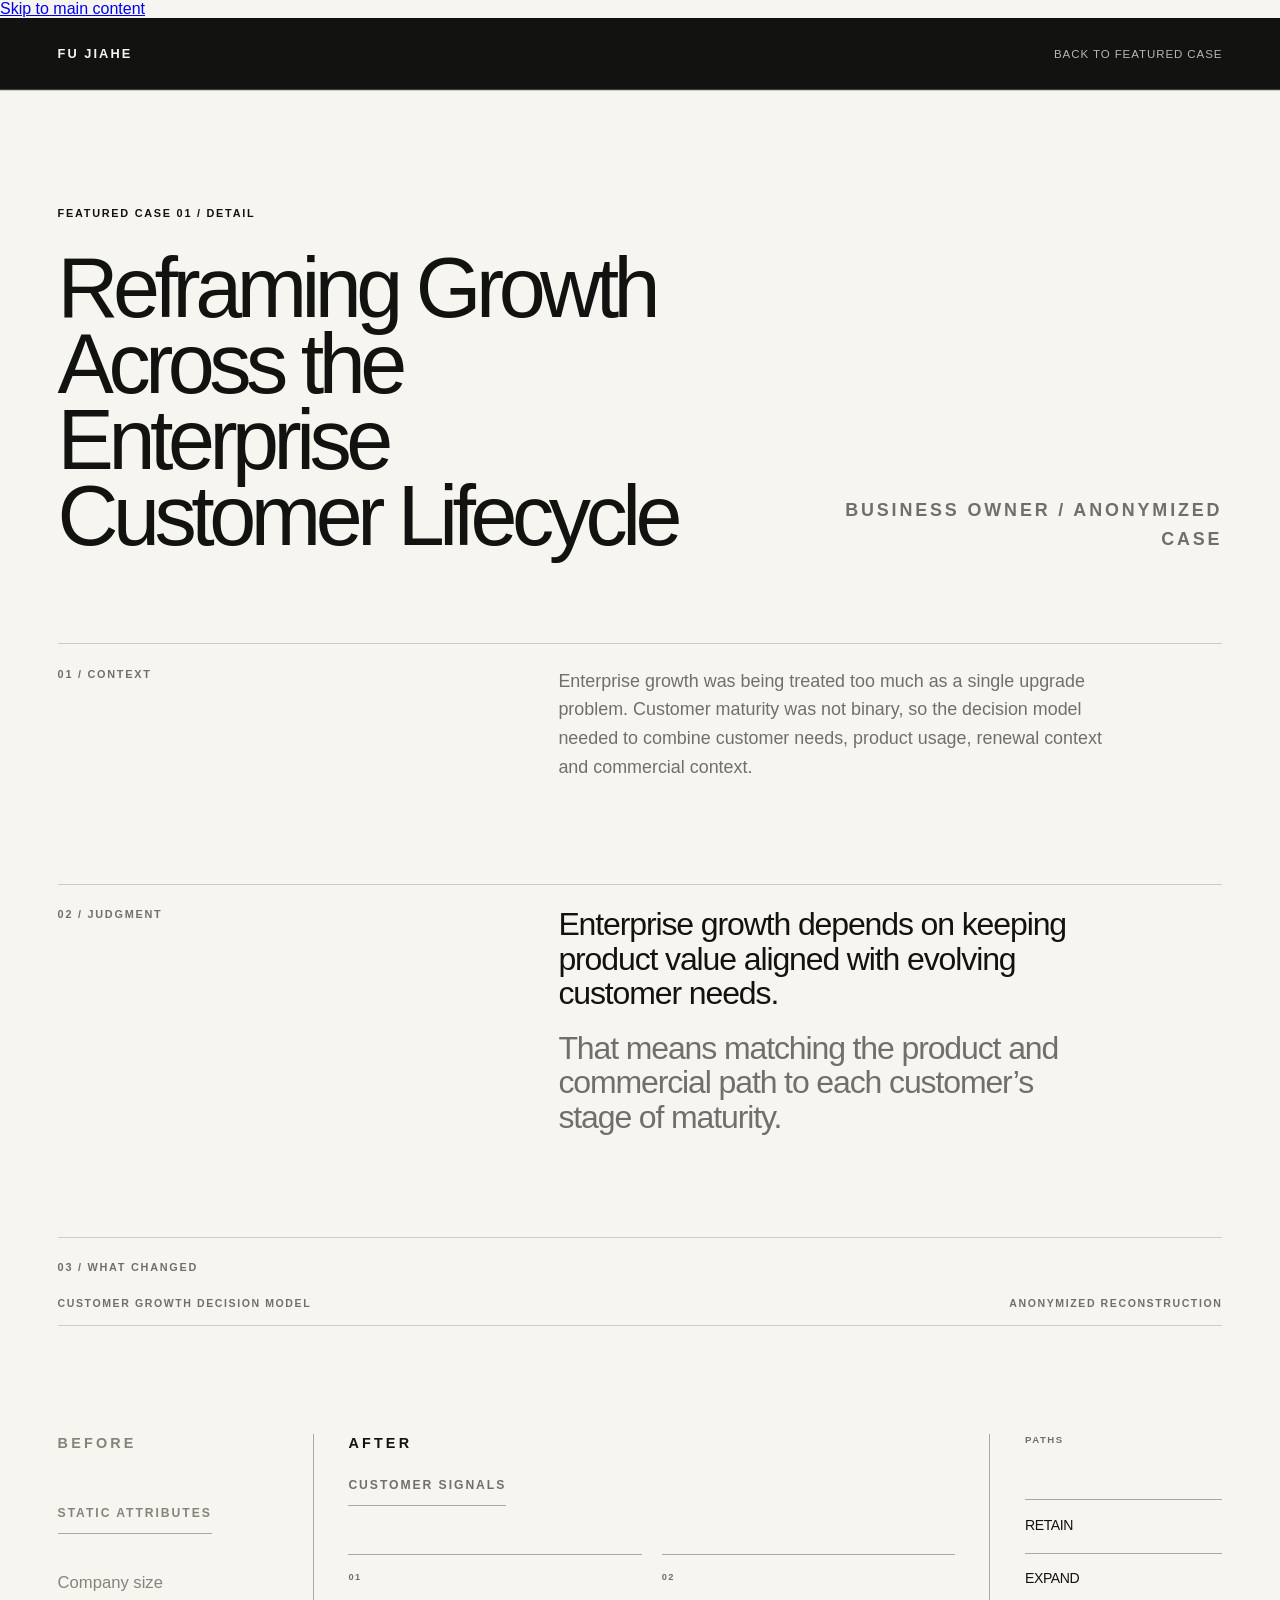
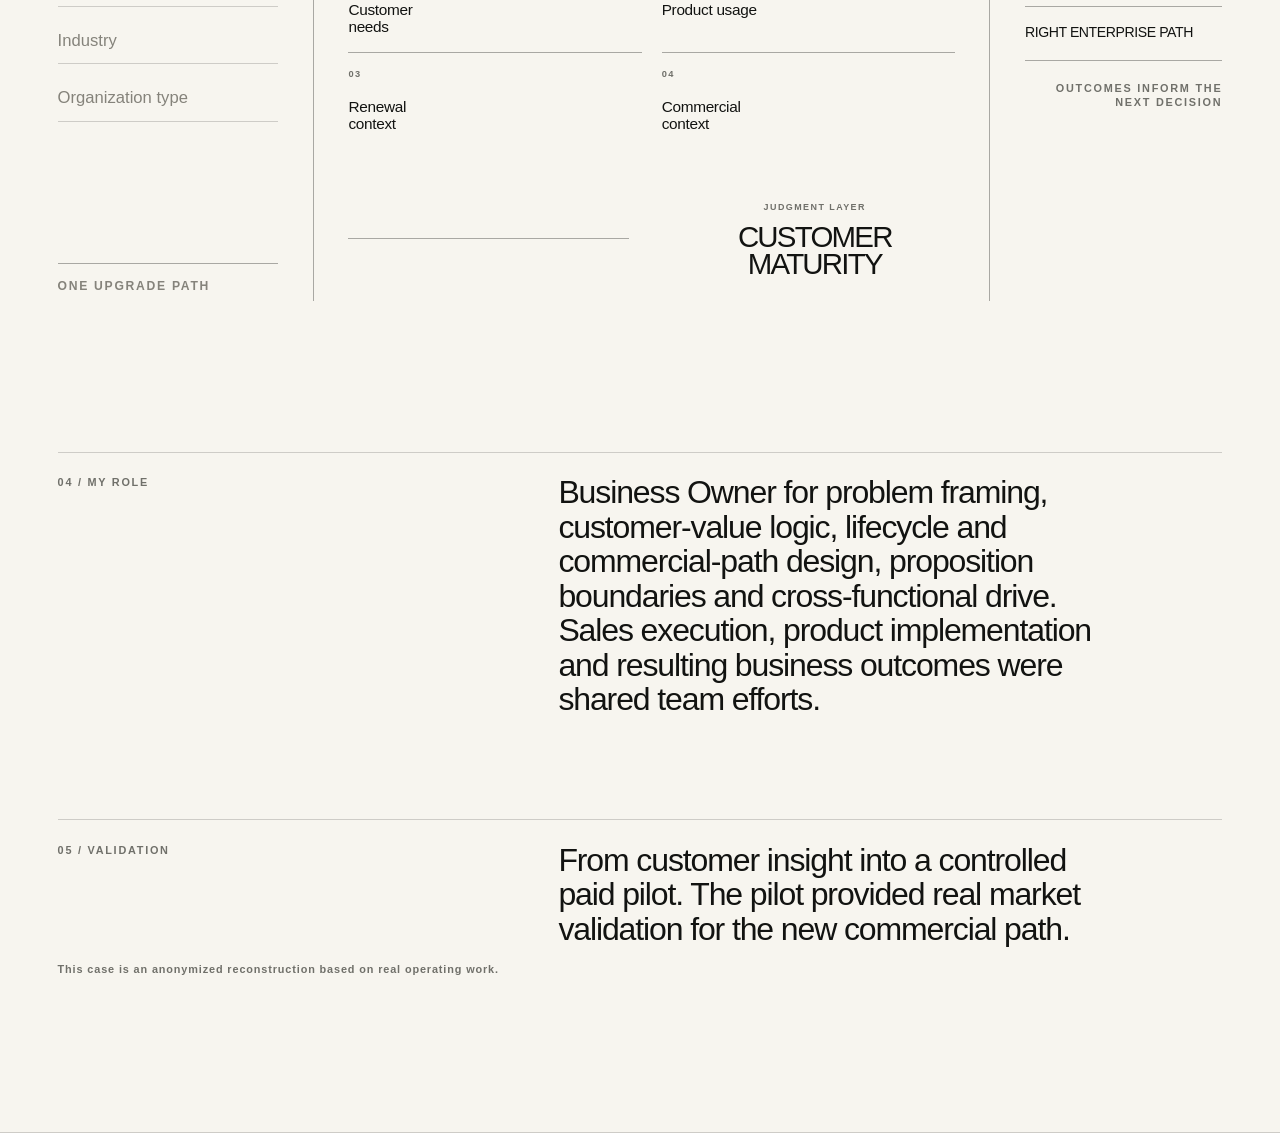
==== commit 882d7cdd: "Integrate locked v1.4 site experience" ====
--- a/cases/enterprise-growth/index.html
+++ b/cases/enterprise-growth/index.html
@@ -20,103 +20,89 @@
   <meta name="twitter:description" content="An anonymized case detail on reframing enterprise customer growth around customer maturity, differentiated paths and a controlled paid pilot.">
   <meta name="twitter:image" content="https://fujiahe.me/og-cover.jpg">
   <meta name="twitter:image:alt" content="FU JIAHE — Building businesses for the AI era.">
-  <link rel="stylesheet" href="../../styles.css">
+  <link rel="stylesheet" href="../../customer-growth-decision-model.css">
 </head>
-<body class="case-detail-body">
+<body class="preview-body">
   <a class="skip-link" href="#main">Skip to main content</a>
 
-  <header class="masthead detail-masthead">
-    <div class="shell masthead-inner">
-      <a class="wordmark" href="/">FU JIAHE</a>
-      <a class="detail-back" href="/#cases">Back to Selected Cases</a>
+  <header class="preview-masthead">
+    <div class="growth-shell">
+      <a class="preview-wordmark" href="/" aria-label="Fu Jiahe, back to homepage">FU JIAHE</a>
+      <a class="preview-back" href="/#featured-case">Back to Featured Case</a>
     </div>
   </header>
 
   <main id="main">
-    <section class="featured-case section-pad case-detail" id="case-detail" aria-labelledby="case-detail-title">
-      <div class="shell">
-        <header class="featured-case-header">
+    <section class="preview-section preview-detail" aria-labelledby="detail-title">
+      <div class="growth-shell">
+        <header class="preview-detail-header">
           <div>
-            <p class="section-marker">FEATURED CASE 01</p>
-            <h1 id="case-detail-title">Reframing Growth Across the Enterprise Customer Lifecycle</h1>
+            <p class="preview-marker">FEATURED CASE 01 / DETAIL</p>
+            <h1 id="detail-title">Reframing Growth Across the Enterprise Customer Lifecycle</h1>
           </div>
-          <dl class="featured-case-meta">
-            <div>
-              <dt>Role</dt>
-              <dd>Business Owner</dd>
-            </div>
-            <div>
-              <dt>Case</dt>
-              <dd>Anonymized</dd>
-            </div>
-          </dl>
+          <p class="preview-meta">Business Owner / Anonymized Case</p>
         </header>
 
-        <div class="case-detail-intro">
-          <article class="case-detail-moment">
-            <p class="case-detail-index">01 / CONTEXT</p>
-            <p>Enterprise growth was being treated as a single upgrade path: identify larger accounts and move them toward a higher-tier offering.</p>
-            <p>But customer maturity was not binary. Different customers needed different paths.</p>
-          </article>
-          <article class="case-detail-moment case-detail-judgment">
-            <p class="case-detail-index">02 / JUDGMENT</p>
-            <p class="featured-case-judgment-statement">Growth should optimize long-term customer value,<br>not simply maximize upgrades.</p>
-            <p class="featured-case-support">The better question was: what product and commercial path is right for this customer at this stage of maturity?</p>
-          </article>
+        <div class="preview-detail-intro">
+          <p class="preview-label">01 / CONTEXT</p>
+          <p>Enterprise growth was being treated too much as a single upgrade problem. Customer maturity was not binary, so the decision model needed to combine customer needs, product usage, renewal context and commercial context.</p>
         </div>
 
-        <section class="case-detail-moment case-detail-change" aria-labelledby="case-change-title">
-          <p class="case-detail-index" id="case-change-title">03 / WHAT CHANGED</p>
-          <div class="operating-model" aria-label="Old and new enterprise growth model">
-            <div class="model-panel model-before">
-              <p class="model-label">OLD MODEL</p>
-              <p class="model-title">Static account attributes</p>
-              <ul class="model-list" role="list">
-                <li>Company size</li>
-                <li>Industry</li>
-                <li>Organization type</li>
-              </ul>
-              <p class="model-note">One upgrade path</p>
-            </div>
-            <div class="model-panel model-after">
-              <p class="model-label">NEW MODEL</p>
-              <p class="model-title">Customer needs</p>
-              <ul class="model-list" role="list">
-                <li>Product usage</li>
-                <li>Renewal context</li>
-                <li>Commercial context</li>
-              </ul>
-              <p class="model-maturity">Customer maturity</p>
-              <ul class="model-paths" role="list">
-                <li>Retain</li>
-                <li>Expand</li>
-                <li>Right enterprise path</li>
-              </ul>
-            </div>
+        <section class="preview-validation detail-judgment-block" aria-labelledby="detail-judgment-title">
+          <p class="preview-label" id="detail-judgment-title">02 / JUDGMENT</p>
+          <div>
+            <p class="detail-judgment-primary">Enterprise growth depends on keeping product value aligned with evolving customer needs.</p>
+            <p class="detail-judgment-secondary">That means matching the product and commercial path to each customer’s stage of maturity.</p>
           </div>
         </section>
 
-        <section class="case-detail-moment case-detail-role" aria-labelledby="case-role-title">
-          <p class="case-detail-index" id="case-role-title">04 / MY ROLE</p>
-          <div>
-            <p class="case-detail-role-title">Business Owner</p>
-            <p class="case-detail-role-copy">Problem framing · Customer-value logic · Commercial-path design · Cross-functional drive</p>
+        <div class="preview-detail-artifact">
+          <p class="preview-label">03 / WHAT CHANGED</p>
+          <div class="artifact-embed" aria-labelledby="detail-artifact-title">
+            <div class="decision-meta embedded-meta">
+              <p id="detail-artifact-title">CUSTOMER GROWTH DECISION MODEL</p>
+              <p>ANONYMIZED RECONSTRUCTION</p>
+            </div>
+            <section class="decision-artifact embedded-decision-artifact" aria-labelledby="detail-artifact-title">
+              <figure class="evidence-plate" aria-labelledby="detail-plate-title">
+                <figcaption id="detail-plate-title" class="sr-only">Static attributes and one upgrade path become customer signals, a customer maturity judgment layer and differentiated paths.</figcaption>
+                <section class="before-column" aria-labelledby="detail-before-title">
+                  <p class="zone-kicker" id="detail-before-title">BEFORE</p>
+                  <p class="zone-title">STATIC ATTRIBUTES</p>
+                  <ul class="attribute-list"><li>Company size</li><li>Industry</li><li>Organization type</li></ul>
+                  <p class="before-outcome">ONE UPGRADE PATH</p>
+                </section>
+                <section class="after-field" aria-labelledby="detail-after-title">
+                  <header class="field-header"><p class="zone-kicker" id="detail-after-title">AFTER</p><p class="zone-title">CUSTOMER SIGNALS</p></header>
+                  <div class="signal-constellation" role="list" aria-label="Customer signals">
+                    <div class="signal-cell" role="listitem"><span class="signal-index">01</span><p>Customer needs</p></div>
+                    <div class="signal-cell" role="listitem"><span class="signal-index">02</span><p>Product usage</p></div>
+                    <div class="signal-cell" role="listitem"><span class="signal-index">03</span><p>Renewal context</p></div>
+                    <div class="signal-cell" role="listitem"><span class="signal-index">04</span><p>Commercial context</p></div>
+                  </div>
+                  <div class="judgment-anchor" aria-label="Judgment layer"><span aria-hidden="true"></span><div><p class="judgment-kicker">JUDGMENT LAYER</p><p class="judgment-title">Customer maturity</p></div><span aria-hidden="true"></span></div>
+                </section>
+                <aside class="outcome-register" aria-labelledby="detail-paths-title">
+                  <p class="register-kicker" id="detail-paths-title">PATHS</p>
+                  <div class="outcome-list"><p class="outcome-row">Retain</p><p class="outcome-row">Expand</p><p class="outcome-row">Right enterprise path</p></div>
+                  <p class="field-note">OUTCOMES INFORM THE NEXT DECISION</p>
+                </aside>
+              </figure>
+            </section>
           </div>
+        </div>
+
+        <aside class="preview-validation" aria-labelledby="role-title">
+          <p class="preview-label" id="role-title">04 / MY ROLE</p>
+          <p>Business Owner for problem framing, customer-value logic, lifecycle and commercial-path design, proposition boundaries and cross-functional drive. Sales execution, product implementation and resulting business outcomes were shared team efforts.</p>
+        </aside>
+
+        <section class="preview-validation" aria-labelledby="validation-title">
+          <p class="preview-label" id="validation-title">05 / VALIDATION</p>
+          <p>From customer insight into a controlled paid pilot. The pilot provided real market validation for the new commercial path.</p>
         </section>
 
-        <section class="case-detail-moment case-detail-validation" aria-labelledby="case-validation-title">
-          <p class="case-detail-index" id="case-validation-title">05 / VALIDATION</p>
-          <div>
-            <p class="case-detail-validation-primary">The new proposition progressed from customer insight into a controlled paid pilot.</p>
-            <p class="case-detail-validation-secondary">The pilot provided real market validation for the new commercial path.</p>
-          </div>
-        </section>
-
-        <aside class="case-detail-note" aria-label="Evidence note">
-          <p>This case is an anonymized reconstruction based on real operating work.</p>
-          <p>Company, customer and commercial details have been generalized for confidentiality.</p>
-          <p>Sales execution, product implementation and resulting business outcomes were shared team efforts.</p>
-        </aside>
+        <p class="growth-caption">This case is an anonymized reconstruction based on real operating work.</p>
       </div>
     </section>
   </main>
--- a/customer-growth-decision-model.css
+++ b/customer-growth-decision-model.css
@@ -0,0 +1,263 @@
+:root {
+  --growth-paper: #f7f5ef;
+  --growth-ink: #121311;
+  --growth-stone: #70706a;
+  --growth-fade: #85837b;
+  --growth-rule: rgba(18, 19, 17, .34);
+  --growth-rule-soft: rgba(18, 19, 17, .18);
+  --growth-shell: 90rem;
+  --growth-pad: clamp(1.25rem, 4.5vw, 4.75rem);
+}
+
+* { box-sizing: border-box; }
+html { background: var(--growth-paper); }
+body { margin: 0; overflow-x: clip; color: var(--growth-ink); background: var(--growth-paper); font-family: -apple-system, BlinkMacSystemFont, "Segoe UI", Helvetica, Arial, sans-serif; -webkit-font-smoothing: antialiased; }
+p, h1, h2, h3, ul, figure { margin: 0; }
+ul { padding: 0; list-style: none; }
+.growth-shell { width: min(100%, var(--growth-shell)); margin-inline: auto; padding-inline: var(--growth-pad); }
+
+.decision-meta { display: flex; justify-content: space-between; gap: 2rem; padding-block: 1.2rem; border-bottom: 1px solid var(--growth-rule-soft); color: var(--growth-stone); font-size: .66rem; font-weight: 700; letter-spacing: .15em; line-height: 1.3; text-transform: uppercase; }
+.decision-meta p:last-child { text-align: right; }
+.decision-artifact { padding-block: clamp(3.5rem, 8vw, 8rem) 0; }
+.artifact-heading { display: flex; justify-content: space-between; gap: 2rem; align-items: end; padding-bottom: 1.25rem; border-bottom: 1px solid var(--growth-rule-soft); }
+
+.artifact-kicker,
+.zone-kicker,
+.zone-title,
+.growth-proof,
+.growth-caption,
+.field-note,
+.judgment-kicker,
+.register-kicker,
+.signal-index,
+.preview-marker,
+.preview-meta,
+.preview-label { font-size: .68rem; font-weight: 700; letter-spacing: .16em; line-height: 1.35; text-transform: uppercase; }
+.artifact-kicker, .growth-caption, .preview-meta, .preview-label, .judgment-kicker, .field-note { color: var(--growth-stone); }
+.artifact-heading h1, .artifact-heading h2, .artifact-heading h3 { max-width: 14ch; font-size: clamp(1.55rem, 2.7vw, 2.7rem); font-weight: 480; line-height: .98; letter-spacing: -.045em; text-align: right; text-transform: uppercase; }
+
+.evidence-plate { display: grid; grid-template-columns: minmax(12rem, .24fr) minmax(0, 1fr) minmax(10rem, .2fr); min-height: 35rem; padding-block: clamp(3.5rem, 7vw, 7rem) clamp(3rem, 6vw, 6rem); }
+.before-column, .after-field, .outcome-register { min-width: 0; }
+.before-column { padding-right: clamp(1.75rem, 4vw, 4rem); border-right: 1px solid var(--growth-rule); color: var(--growth-fade); }
+.after-field { padding-inline: clamp(1.75rem, 4vw, 5rem); }
+.outcome-register { padding-left: clamp(1.75rem, 4vw, 4rem); border-left: 1px solid var(--growth-rule); }
+.zone-kicker { color: var(--growth-ink); font-size: .9rem; letter-spacing: .22em; }
+.before-column .zone-kicker { color: var(--growth-fade); }
+.zone-title { display: inline-block; margin-top: 3.25rem; padding-bottom: .75rem; border-bottom: 1px solid var(--growth-rule); color: currentColor; font-size: .76rem; }
+.attribute-list { display: grid; gap: 1.5rem; margin-top: 2.4rem; }
+.attribute-list li { padding-bottom: .85rem; border-bottom: 1px solid var(--growth-rule-soft); font-size: clamp(.95rem, 1.3vw, 1.16rem); line-height: 1.15; }
+.before-outcome { margin-top: clamp(5rem, 11vw, 10rem); padding-top: .9rem; border-top: 1px solid var(--growth-rule); font-size: .76rem; font-weight: 700; letter-spacing: .14em; line-height: 1.35; text-transform: uppercase; }
+
+.field-header { display: flex; justify-content: space-between; gap: 1.5rem; align-items: baseline; }
+.field-header .zone-title { margin-top: 0; color: var(--growth-stone); }
+.embedded-decision-artifact .field-header { display: block; }
+.embedded-decision-artifact .field-header .zone-title { margin-top: 1.5rem; }
+.signal-constellation { display: grid; grid-template-columns: repeat(4, minmax(0, 1fr)); gap: clamp(1rem, 2vw, 2.25rem); margin-top: clamp(4rem, 8vw, 8rem); }
+.signal-cell { min-width: 0; padding-top: .95rem; border-top: 1px solid var(--growth-rule); }
+.signal-index { display: block; margin-bottom: 1.2rem; color: var(--growth-stone); font-size: .58rem; }
+.signal-cell p:last-child { max-width: 12ch; font-size: clamp(1rem, 1.55vw, 1.36rem); line-height: 1.08; letter-spacing: -.02em; }
+
+.judgment-anchor { display: grid; grid-template-columns: minmax(1rem, 1fr) auto minmax(1rem, 1fr); gap: clamp(.75rem, 1.8vw, 2rem); align-items: center; margin-top: clamp(6rem, 12vw, 11rem); }
+.judgment-anchor::before, .judgment-anchor::after { height: 1px; background: var(--growth-rule); content: ""; }
+.judgment-kicker { margin-bottom: .65rem; font-size: .56rem; text-align: center; }
+.judgment-title { font-size: clamp(1.65rem, 3.3vw, 3.6rem); font-weight: 470; line-height: .92; letter-spacing: -.06em; text-align: center; text-transform: uppercase; }
+.register-kicker { color: var(--growth-stone); font-size: .6rem; }
+.outcome-list { margin-top: clamp(4.5rem, 9vw, 8rem); }
+.outcome-row { padding-block: 1.1rem 1.25rem; border-top: 1px solid var(--growth-rule); font-size: clamp(1.15rem, 1.8vw, 1.7rem); font-weight: 520; line-height: 1.05; letter-spacing: -.03em; text-transform: uppercase; }
+.outcome-row:last-child { border-bottom: 1px solid var(--growth-rule); }
+.field-note { margin-top: 1.25rem; text-align: right; }
+.growth-proof { margin-top: clamp(1.5rem, 3vw, 3rem); padding-top: 1.1rem; border-top: 1px solid var(--growth-rule-soft); color: var(--growth-ink); }
+.growth-caption { padding-block: 1rem 2.5rem; letter-spacing: .08em; text-transform: none; }
+
+.sr-only { position: absolute; width: 1px; height: 1px; padding: 0; margin: -1px; overflow: hidden; clip: rect(0, 0, 0, 0); white-space: nowrap; border: 0; }
+
+/* Integration previews. */
+.preview-body { min-height: 100%; color: var(--growth-ink); background: var(--growth-paper); }
+.preview-masthead { color: var(--growth-paper); background: var(--growth-ink); }
+.preview-masthead .growth-shell { display: flex; justify-content: space-between; gap: 2rem; align-items: center; min-height: 4.5rem; border-bottom: 1px solid rgba(247, 245, 239, .2); }
+.preview-wordmark { color: inherit; font-size: .8rem; font-weight: 700; letter-spacing: .16em; text-decoration: none; }
+.preview-nav, .preview-back { color: rgba(247, 245, 239, .72); font-size: .72rem; letter-spacing: .08em; text-decoration: none; text-transform: uppercase; }
+.preview-section { padding-block: clamp(4.5rem, 9vw, 9rem); }
+.preview-section-dark { color: var(--growth-paper); background: var(--growth-ink); }
+.preview-section-dark .preview-marker, .preview-section-dark .preview-meta { color: rgba(247, 245, 239, .62); }
+.preview-cases-heading, .preview-featured-header, .preview-detail-header { display: grid; grid-template-columns: minmax(0, .55fr) minmax(0, 1.45fr); gap: clamp(2rem, 8vw, 8rem); align-items: end; }
+.preview-cases-heading h1, .preview-detail-header h1 { max-width: 12ch; margin-top: 1.8rem; font-size: clamp(3.2rem, 6.6vw, 7rem); font-weight: 500; line-height: .9; letter-spacing: -.065em; }
+.preview-cases-heading p:last-child, .preview-detail-header p:last-child { max-width: 36rem; color: var(--growth-stone); font-size: clamp(1rem, 1.4vw, 1.22rem); line-height: 1.6; }
+.preview-featured { border-block: 1px solid var(--growth-rule-soft); }
+.preview-featured-header h2 { max-width: 13ch; margin-top: 1.6rem; font-size: clamp(2.8rem, 5.5vw, 5.5rem); font-weight: 500; line-height: .93; letter-spacing: -.06em; }
+.preview-featured-header .preview-meta, .preview-detail-header .preview-meta { text-align: right; }
+.preview-featured-layout { display: grid; grid-template-columns: minmax(16rem, .8fr) minmax(0, 1.2fr); gap: clamp(2.5rem, 7vw, 7rem); align-items: start; margin-top: clamp(3rem, 6vw, 6rem); }
+.preview-judgment { max-width: 18ch; font-size: clamp(1.8rem, 3vw, 3.2rem); font-weight: 470; line-height: 1.05; letter-spacing: -.045em; }
+.case-thesis-stack { max-width: 34rem; }
+.preview-secondary { max-width: 32ch; margin-top: 1.2rem; color: var(--growth-stone); font-size: clamp(1.05rem, 1.55vw, 1.65rem); line-height: 1.35; letter-spacing: -.02em; }
+.preview-proof { margin-top: clamp(3rem, 8vw, 8rem); padding-top: 1rem; border-top: 1px solid var(--growth-rule-soft); color: var(--growth-stone); font-size: 1rem; line-height: 1.5; }
+.preview-cta { display: inline-flex; gap: .55rem; align-items: center; min-height: 2.75rem; margin-top: 1rem; border-bottom: 1px solid currentColor; color: var(--growth-ink); font-size: .8rem; font-weight: 700; letter-spacing: .1em; text-decoration: none; text-transform: uppercase; }
+.preview-wordmark:focus-visible, .preview-nav:focus-visible, .preview-back:focus-visible, .preview-cta:focus-visible { outline: 2px solid currentColor; outline-offset: 4px; }
+.artifact-embed { min-width: 0; }
+.embedded-meta { margin-top: .4rem; padding-block: .95rem; }
+.embedded-decision-artifact { padding-block: clamp(2rem, 4vw, 4rem) 0; }
+.embedded-decision-artifact .artifact-heading { align-items: start; }
+.embedded-decision-artifact .artifact-heading h2, .embedded-decision-artifact .artifact-heading h3 { max-width: 12ch; }
+.embedded-decision-artifact .evidence-plate { grid-template-columns: minmax(7rem, .22fr) minmax(0, .58fr) minmax(6rem, .2fr); min-height: 31rem; padding-block: 3.5rem 3rem; }
+.embedded-decision-artifact .after-field { padding-inline: clamp(1.1rem, 2.7vw, 2.7rem); }
+.embedded-decision-artifact .before-column { padding-right: clamp(1.1rem, 2.7vw, 2.7rem); }
+.embedded-decision-artifact .outcome-register { padding-left: clamp(1.1rem, 2.7vw, 2.7rem); }
+.embedded-decision-artifact .signal-constellation { grid-template-columns: repeat(2, minmax(0, 1fr)); gap: 1rem 1.25rem; margin-top: 3rem; }
+.embedded-decision-artifact .signal-cell p:last-child { font-size: clamp(.9rem, 1.2vw, 1.1rem); }
+.embedded-decision-artifact .judgment-anchor { margin-top: 4.25rem; }
+.embedded-decision-artifact .judgment-title { font-size: clamp(1.35rem, 2.3vw, 2.35rem); }
+.embedded-decision-artifact .outcome-list { margin-top: 3.3rem; }
+.embedded-decision-artifact .outcome-row { font-size: clamp(.85rem, 1.1vw, 1.1rem); }
+
+/* Homepage Lite keeps the decision shift legible at a glance. */
+.homepage-lite .evidence-plate {
+  grid-template-columns: minmax(6rem, .22fr) minmax(0, 1fr);
+  min-height: 23rem;
+  padding-block: 2.75rem 2rem;
+}
+
+.homepage-lite .before-column {
+  padding-right: clamp(1rem, 2.8vw, 2.8rem);
+}
+
+.homepage-lite .after-field {
+  padding-inline: clamp(1.25rem, 3vw, 3rem);
+}
+
+.homepage-lite .zone-title { margin-top: 2.35rem; }
+
+.homepage-lite .before-outcome {
+  margin-top: 5.25rem;
+  padding-top: .75rem;
+  font-size: .65rem;
+}
+
+.homepage-lite .lite-signal-line {
+  max-width: 32rem;
+  margin-top: 2.8rem;
+  color: var(--growth-ink);
+  font-size: clamp(1rem, 1.55vw, 1.35rem);
+  line-height: 1.45;
+  letter-spacing: -.02em;
+}
+
+.homepage-lite .judgment-anchor {
+  margin-top: 3.8rem;
+}
+
+.homepage-lite .judgment-title {
+  font-size: clamp(1.65rem, 3vw, 3rem);
+}
+
+.homepage-lite .outcome-register {
+  grid-column: 2;
+  margin-top: 2rem;
+  padding-top: 1.2rem;
+  padding-left: 0;
+  border-top: 1px solid var(--growth-rule);
+  border-left: 0;
+}
+
+.homepage-lite .lite-paths {
+  color: var(--growth-ink);
+  font-size: clamp(.84rem, 1.2vw, 1.05rem);
+  font-weight: 650;
+  letter-spacing: .08em;
+  line-height: 1.4;
+  text-transform: uppercase;
+}
+
+.preview-detail { border-block: 1px solid var(--growth-rule-soft); }
+.preview-detail-header { grid-template-columns: minmax(0, 1.25fr) minmax(12rem, .75fr); }
+.preview-detail-header h1 { max-width: 15ch; }
+.preview-detail-intro { display: grid; grid-template-columns: minmax(0, .75fr) minmax(0, 1.25fr); gap: clamp(2rem, 8vw, 8rem); margin-top: clamp(3rem, 7vw, 7rem); padding-top: 1.4rem; border-top: 1px solid var(--growth-rule-soft); }
+.preview-detail-intro p:last-child { max-width: 34rem; color: var(--growth-stone); font-size: clamp(1rem, 1.4vw, 1.2rem); line-height: 1.6; }
+.preview-detail-artifact { margin-top: clamp(4rem, 8vw, 8rem); padding-top: 1.4rem; border-top: 1px solid var(--growth-rule-soft); }
+.preview-feedback { display: flex; justify-content: flex-end; gap: .75rem; align-items: center; margin-top: 1rem; color: var(--growth-stone); font-size: .75rem; letter-spacing: .08em; text-transform: uppercase; }
+.preview-feedback::before { width: 5rem; height: 1px; background: var(--growth-rule); content: ""; }
+.preview-validation { display: grid; grid-template-columns: minmax(0, .75fr) minmax(0, 1.25fr); gap: clamp(2rem, 8vw, 8rem); margin-top: clamp(4rem, 8vw, 8rem); padding-top: 1.4rem; border-top: 1px solid var(--growth-rule-soft); }
+.preview-validation p:last-child { max-width: 34rem; font-size: clamp(1.5rem, 2.5vw, 2.4rem); font-weight: 470; line-height: 1.08; letter-spacing: -.035em; }
+.detail-judgment-primary { max-width: 34rem; font-size: clamp(1.5rem, 2.5vw, 2.4rem); font-weight: 470; line-height: 1.08; letter-spacing: -.035em; }
+.detail-judgment-secondary { max-width: 32rem; margin-top: 1.25rem; color: var(--growth-stone); font-size: clamp(1rem, 1.4vw, 1.2rem); line-height: 1.55; }
+
+@media (max-width: 900px) {
+  .artifact-heading { display: block; }
+  .artifact-heading h1, .artifact-heading h2, .artifact-heading h3 { margin-top: 1.6rem; text-align: left; }
+  .evidence-plate { grid-template-columns: minmax(9rem, .35fr) minmax(0, .65fr); min-height: 0; }
+  .outcome-register { grid-column: 2; margin-top: 3.5rem; padding-top: 2.5rem; padding-left: 0; border-top: 1px solid var(--growth-rule); border-left: 0; }
+  .embedded-decision-artifact .evidence-plate { grid-template-columns: minmax(7rem, .32fr) minmax(0, .68fr); }
+  .embedded-decision-artifact .outcome-register { grid-column: 2; padding-left: 0; }
+  .homepage-lite .evidence-plate { grid-template-columns: minmax(6rem, .22fr) minmax(0, .78fr); }
+  .homepage-lite .outcome-register { grid-column: 2; }
+  .preview-cases-heading, .preview-featured-header, .preview-detail-header, .preview-featured-layout, .preview-detail-intro, .preview-validation { grid-template-columns: 1fr; gap: 2rem; }
+  .preview-featured-header .preview-meta, .preview-detail-header .preview-meta { text-align: left; }
+  .preview-judgment { max-width: 22ch; }
+}
+
+@media (max-width: 620px) {
+  .decision-meta { display: block; }
+  .decision-meta p + p { margin-top: .6rem; text-align: left; }
+  .evidence-plate, .embedded-decision-artifact .evidence-plate { display: block; }
+  .before-column, .after-field, .outcome-register, .embedded-decision-artifact .before-column, .embedded-decision-artifact .after-field, .embedded-decision-artifact .outcome-register { padding-inline: 0; }
+  .before-column { padding-bottom: 2.5rem; border-right: 0; border-bottom: 1px solid var(--growth-rule); }
+  .after-field { padding-block: 2.5rem 0; }
+  .outcome-register, .embedded-decision-artifact .outcome-register { margin-top: 2.5rem; padding-top: 2.5rem; border-top: 1px solid var(--growth-rule); }
+  .homepage-lite .evidence-plate { padding-block: 2.2rem 1.5rem; }
+  .homepage-lite .before-column { padding-bottom: 2rem; }
+  .homepage-lite .after-field { padding-block: 2rem 0; }
+  .homepage-lite .outcome-register { margin-top: 2rem; padding-top: 1.4rem; }
+  .homepage-lite .before-outcome { margin-top: 3rem; }
+  .homepage-lite .lite-signal-line { margin-top: 2.8rem; font-size: 1.05rem; }
+  .homepage-lite .judgment-anchor { margin-top: 3rem; }
+  .homepage-lite .lite-paths { font-size: .82rem; }
+  .field-header { display: block; }
+  .field-header .zone-title { margin-top: 1.6rem; }
+  .signal-constellation, .embedded-decision-artifact .signal-constellation { grid-template-columns: 1fr; gap: 1.25rem; margin-top: 3rem; }
+  .signal-cell p:last-child { max-width: none; font-size: 1.05rem; }
+  .judgment-anchor, .embedded-decision-artifact .judgment-anchor { grid-template-columns: 1fr; gap: .9rem; margin-top: 4.5rem; }
+  .judgment-anchor::before, .judgment-anchor::after { width: 100%; }
+  .judgment-title, .embedded-decision-artifact .judgment-title { font-size: 2.15rem; }
+  .outcome-list, .embedded-decision-artifact .outcome-list { margin-top: 2.8rem; }
+  .outcome-row, .embedded-decision-artifact .outcome-row { font-size: 1.05rem; }
+  .field-note { text-align: left; }
+  .preview-masthead .growth-shell { min-height: 4rem; }
+  .preview-masthead .preview-nav { display: none; }
+  .preview-section { padding-block: 4.5rem; }
+  .preview-cases-heading h1 { max-width: 10ch; font-size: clamp(3rem, 13vw, 5rem); }
+  .preview-detail-header h1 { max-width: 100%; font-size: clamp(2.6rem, 11vw, 4.5rem); }
+  .preview-featured-header h2 { max-width: 100%; font-size: clamp(2.6rem, 11vw, 4.5rem); }
+  .preview-judgment { font-size: 2rem; }
+
+  /* Detail Mobile becomes one compact decision field without changing the locked homepage. */
+  .preview-detail .embedded-decision-artifact .before-column { padding-bottom: 1.75rem; }
+  .preview-detail .embedded-decision-artifact .attribute-list { display: block; margin-top: 1.5rem; }
+  .preview-detail .embedded-decision-artifact .attribute-list li { display: inline; padding: 0; border: 0; font-size: 1rem; line-height: 1.35; }
+  .preview-detail .embedded-decision-artifact .attribute-list li + li::before { color: var(--growth-fade); content: " · "; }
+  .preview-detail .embedded-decision-artifact .before-outcome { margin-top: 2rem; }
+
+  .preview-detail .embedded-decision-artifact .signal-constellation { grid-template-columns: repeat(2, minmax(0, 1fr)); gap: 1.25rem .9rem; margin-top: 2.25rem; }
+  .preview-detail .embedded-decision-artifact .signal-cell { padding-top: .55rem; border-top: 1px solid var(--growth-rule-soft); }
+  .preview-detail .embedded-decision-artifact .signal-index { display: none; }
+  .preview-detail .embedded-decision-artifact .signal-cell p:last-child { max-width: 14ch; font-size: 1rem; line-height: 1.2; }
+
+  .preview-detail .embedded-decision-artifact .judgment-anchor { margin-top: 3.25rem; }
+
+  .preview-detail .embedded-decision-artifact .outcome-register { margin-top: 2rem; padding-top: 1.4rem; }
+  .preview-detail .embedded-decision-artifact .outcome-list { display: grid; grid-template-columns: repeat(3, minmax(0, 1fr)); gap: .9rem; margin-top: 1.5rem; }
+  .preview-detail .embedded-decision-artifact .outcome-row,
+  .preview-detail .embedded-decision-artifact .outcome-row:last-child { padding: 0; border: 0; font-size: 1rem; line-height: 1.15; }
+  .preview-detail .embedded-decision-artifact .field-note { margin-top: 1.35rem; text-align: left; }
+}
+
+@media (max-width: 380px) {
+  .preview-featured-header h2, .preview-detail-header h1 { font-size: clamp(2.35rem, 10.8vw, 2.7rem); }
+}
+
+@media (max-width: 340px) {
+  .preview-featured-header h2, .preview-detail-header h1 { font-size: clamp(2rem, 10.2vw, 2.25rem); }
+  .preview-detail .embedded-decision-artifact .outcome-list { gap: .55rem; }
+  .preview-detail .embedded-decision-artifact .outcome-row,
+  .preview-detail .embedded-decision-artifact .outcome-row:last-child { font-size: .9rem; }
+}
+
+@media (prefers-reduced-motion: reduce) { *, *::before, *::after { scroll-behavior: auto !important; transition: none !important; } }
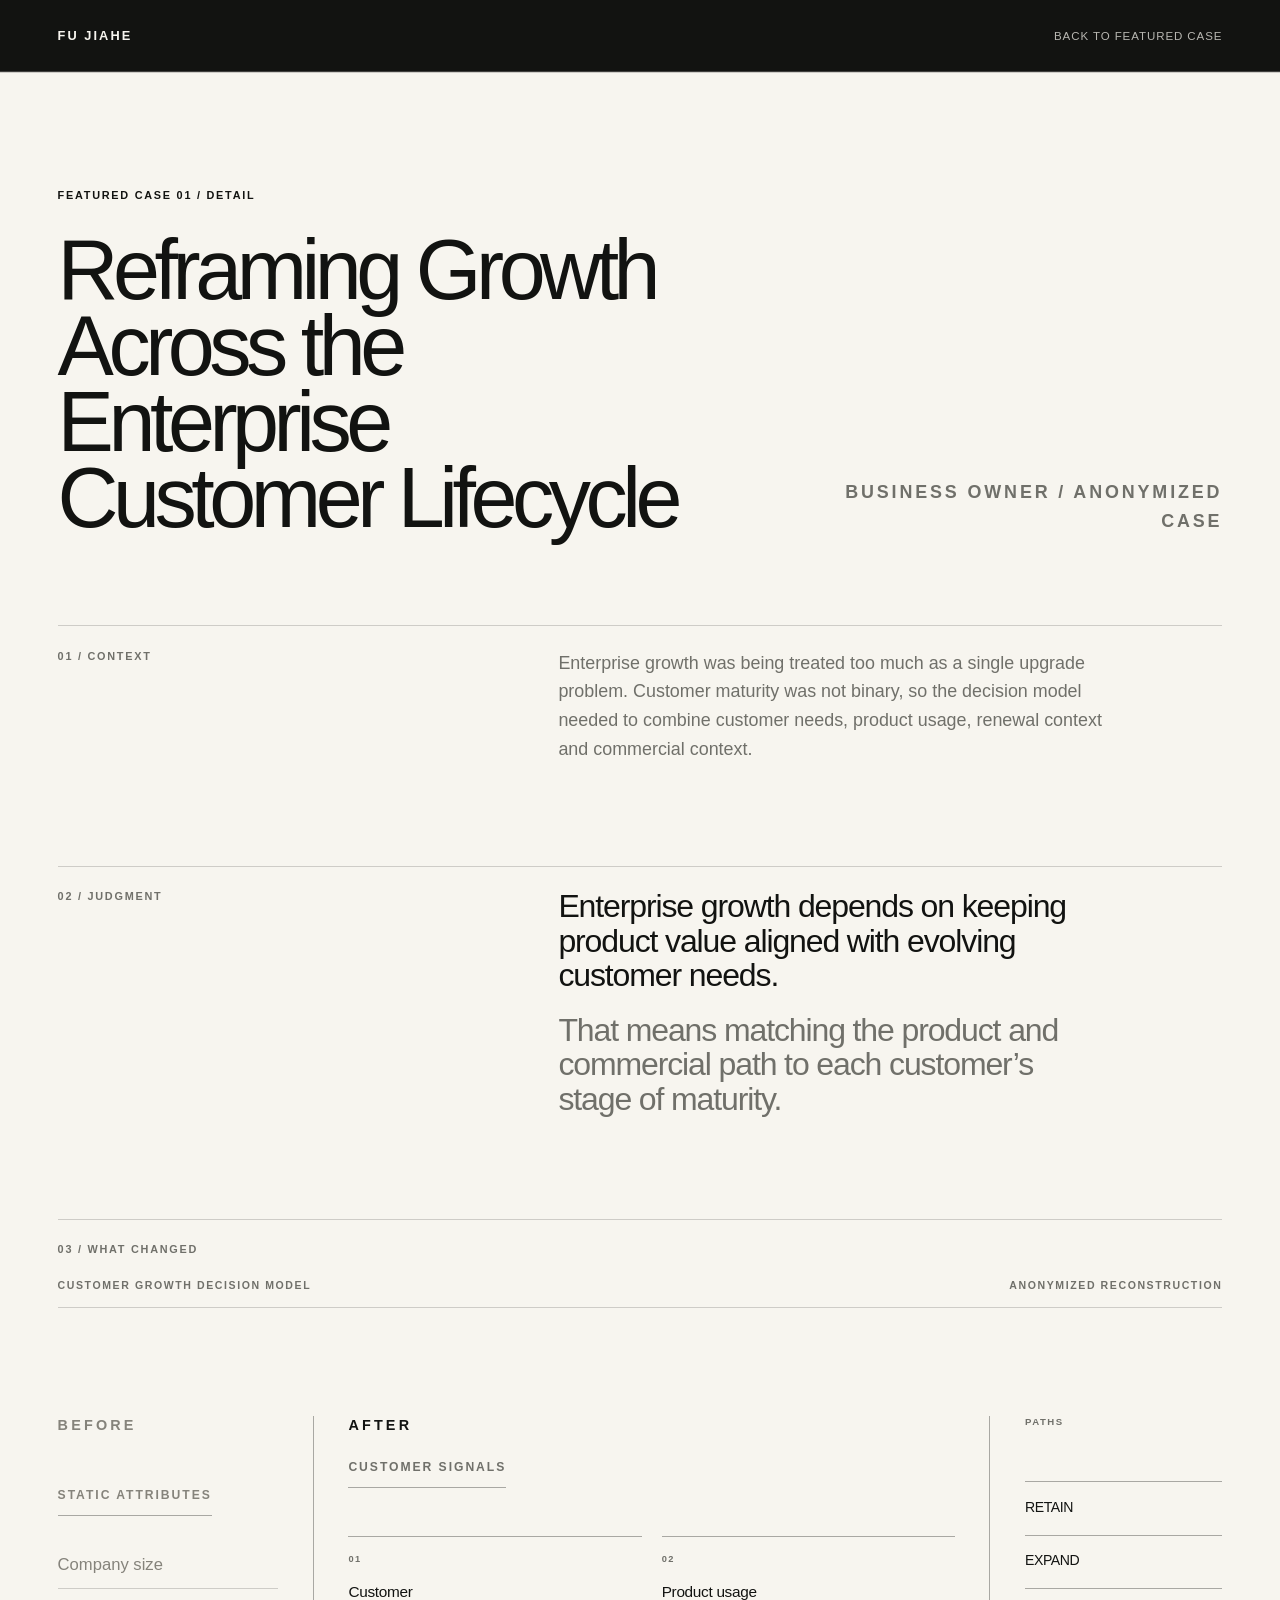
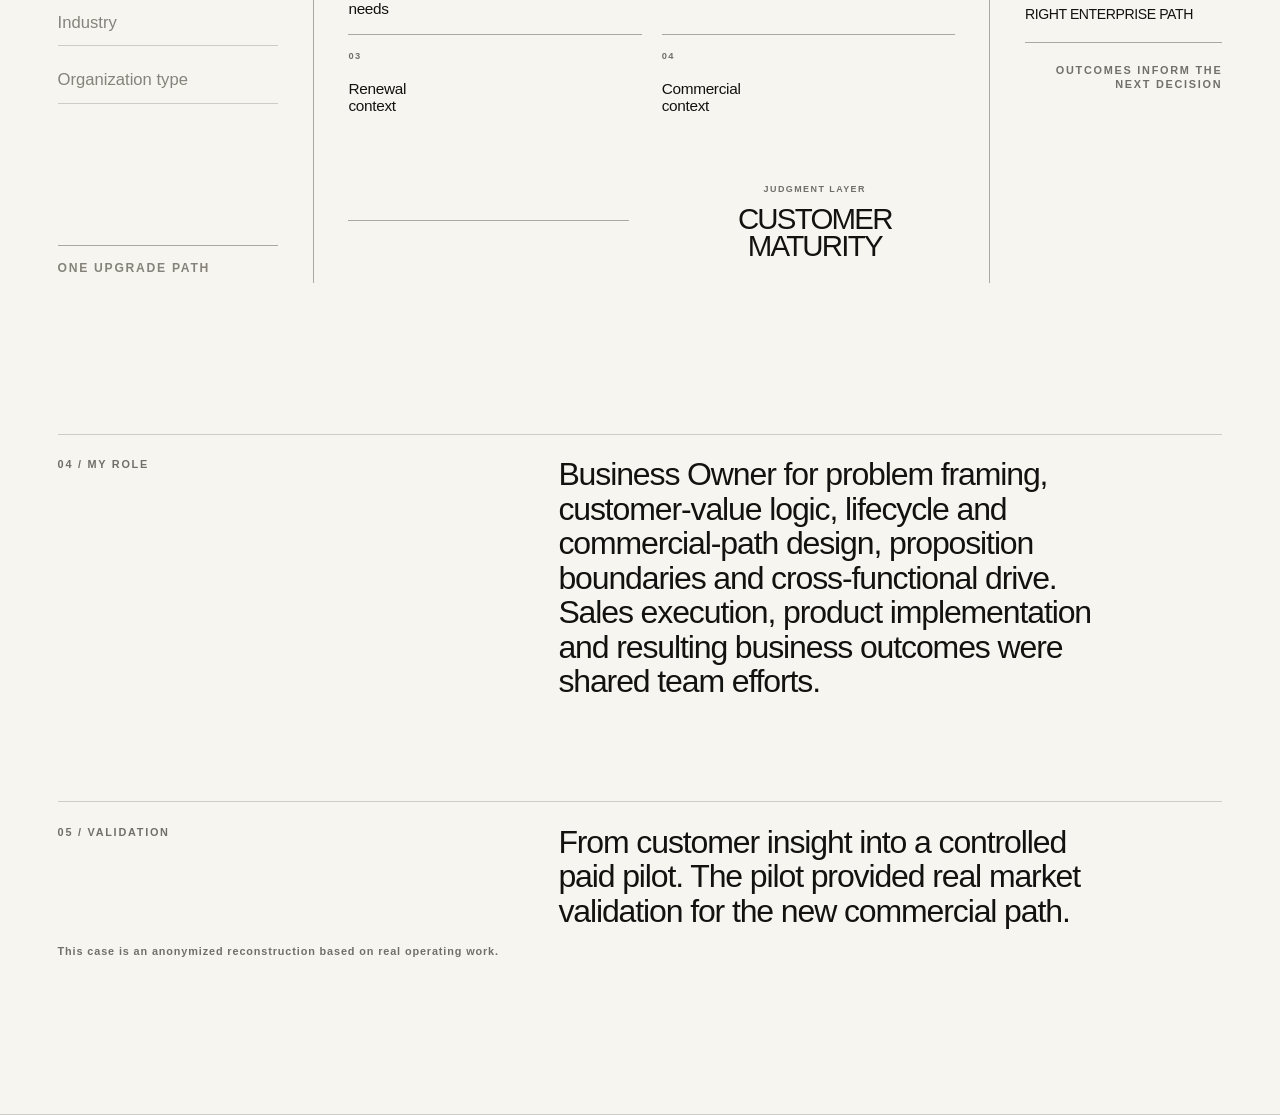
==== commit bd023847: "Close v1.4 external launch defects" ====
--- a/cases/enterprise-growth/index.html
+++ b/cases/enterprise-growth/index.html
@@ -20,7 +20,7 @@
   <meta name="twitter:description" content="An anonymized case detail on reframing enterprise customer growth around customer maturity, differentiated paths and a controlled paid pilot.">
   <meta name="twitter:image" content="https://fujiahe.me/og-cover.jpg">
   <meta name="twitter:image:alt" content="FU JIAHE — Building businesses for the AI era.">
-  <link rel="stylesheet" href="../../customer-growth-decision-model.css">
+  <link rel="stylesheet" href="../../customer-growth-decision-model.css?v=v14-skiplink">
 </head>
 <body class="preview-body">
   <a class="skip-link" href="#main">Skip to main content</a>
@@ -32,7 +32,7 @@
     </div>
   </header>
 
-  <main id="main">
+  <main id="main" tabindex="-1">
     <section class="preview-section preview-detail" aria-labelledby="detail-title">
       <div class="growth-shell">
         <header class="preview-detail-header">
--- a/customer-growth-decision-model.css
+++ b/customer-growth-decision-model.css
@@ -15,6 +15,10 @@
 p, h1, h2, h3, ul, figure { margin: 0; }
 ul { padding: 0; list-style: none; }
 .growth-shell { width: min(100%, var(--growth-shell)); margin-inline: auto; padding-inline: var(--growth-pad); }
+
+/* Keep the accessible skip target hidden until keyboard focus reaches it. */
+.skip-link { position: fixed; z-index: 100; top: .75rem; left: .75rem; padding: .75rem 1rem; color: var(--growth-ink); background: var(--growth-paper); transform: translateY(-150%); transition: transform 160ms ease; }
+.skip-link:focus { transform: translateY(0); }
 
 .decision-meta { display: flex; justify-content: space-between; gap: 2rem; padding-block: 1.2rem; border-bottom: 1px solid var(--growth-rule-soft); color: var(--growth-stone); font-size: .66rem; font-weight: 700; letter-spacing: .15em; line-height: 1.3; text-transform: uppercase; }
 .decision-meta p:last-child { text-align: right; }
